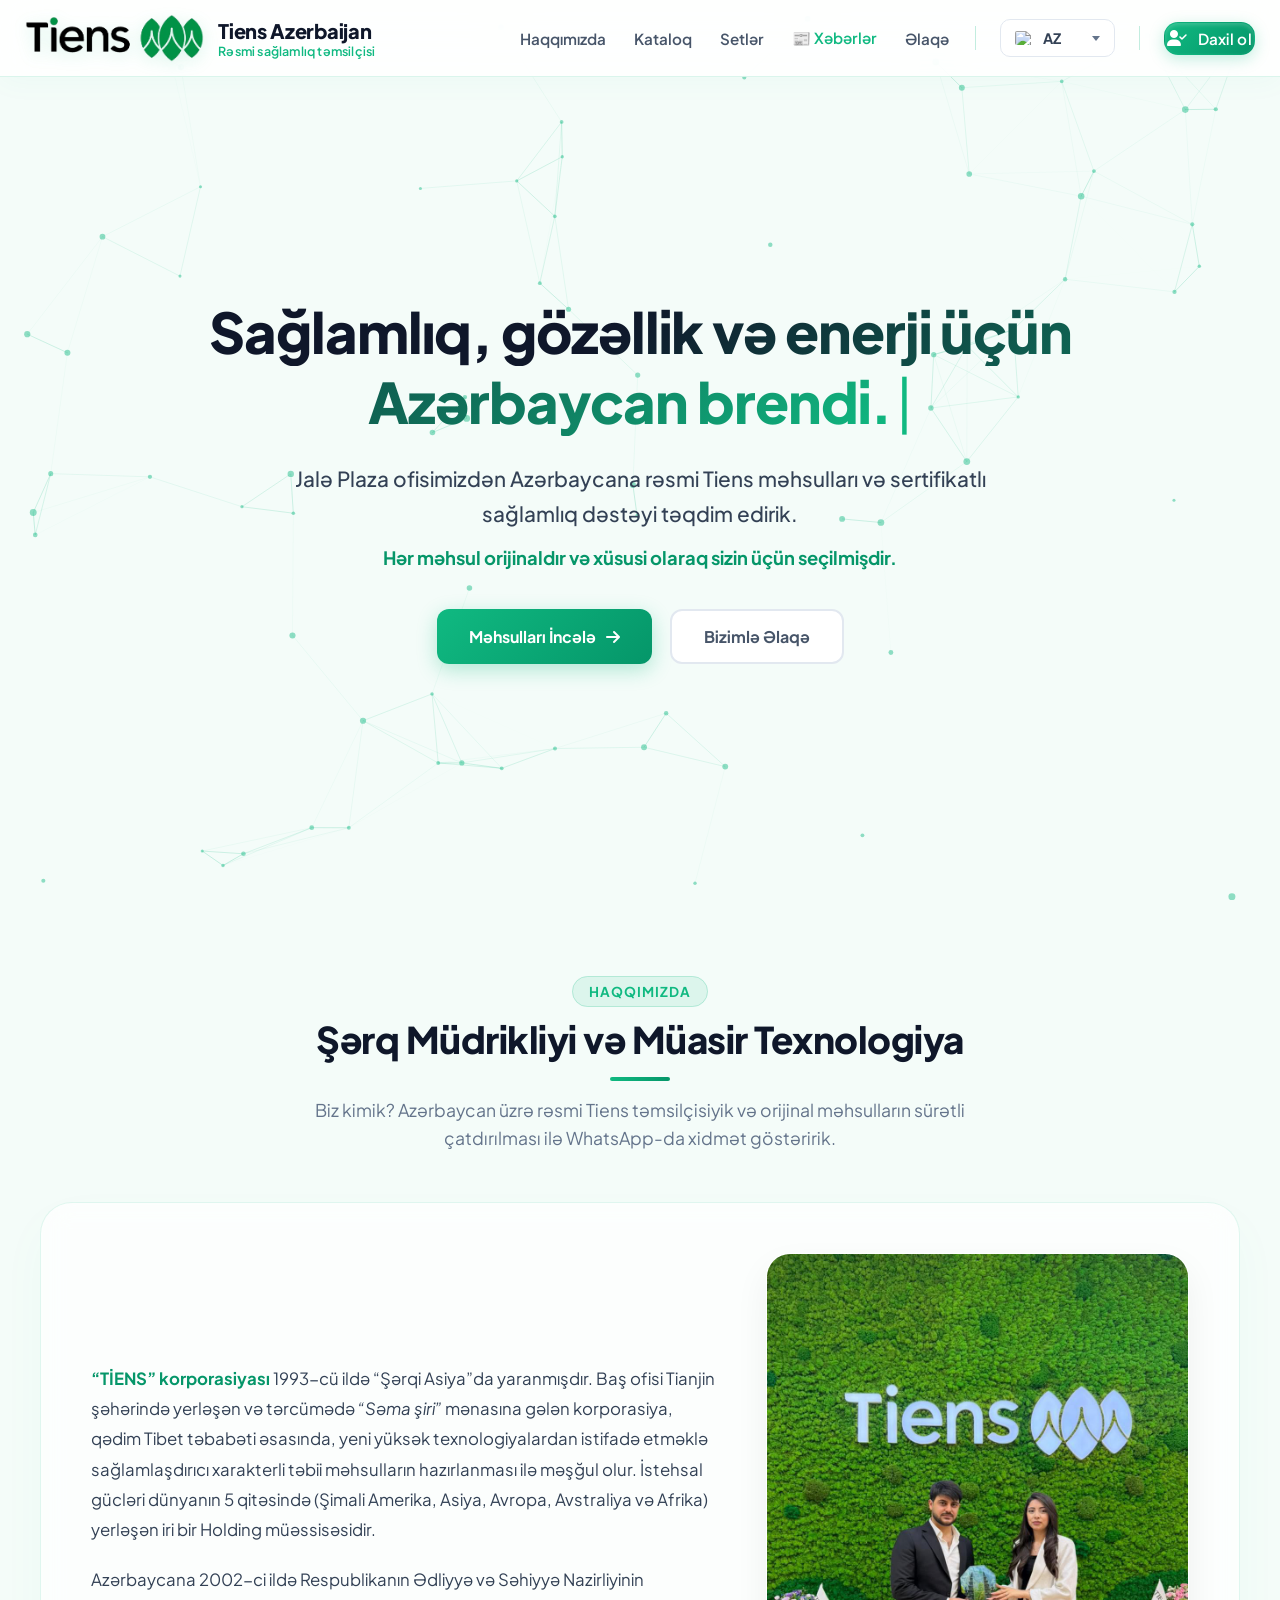
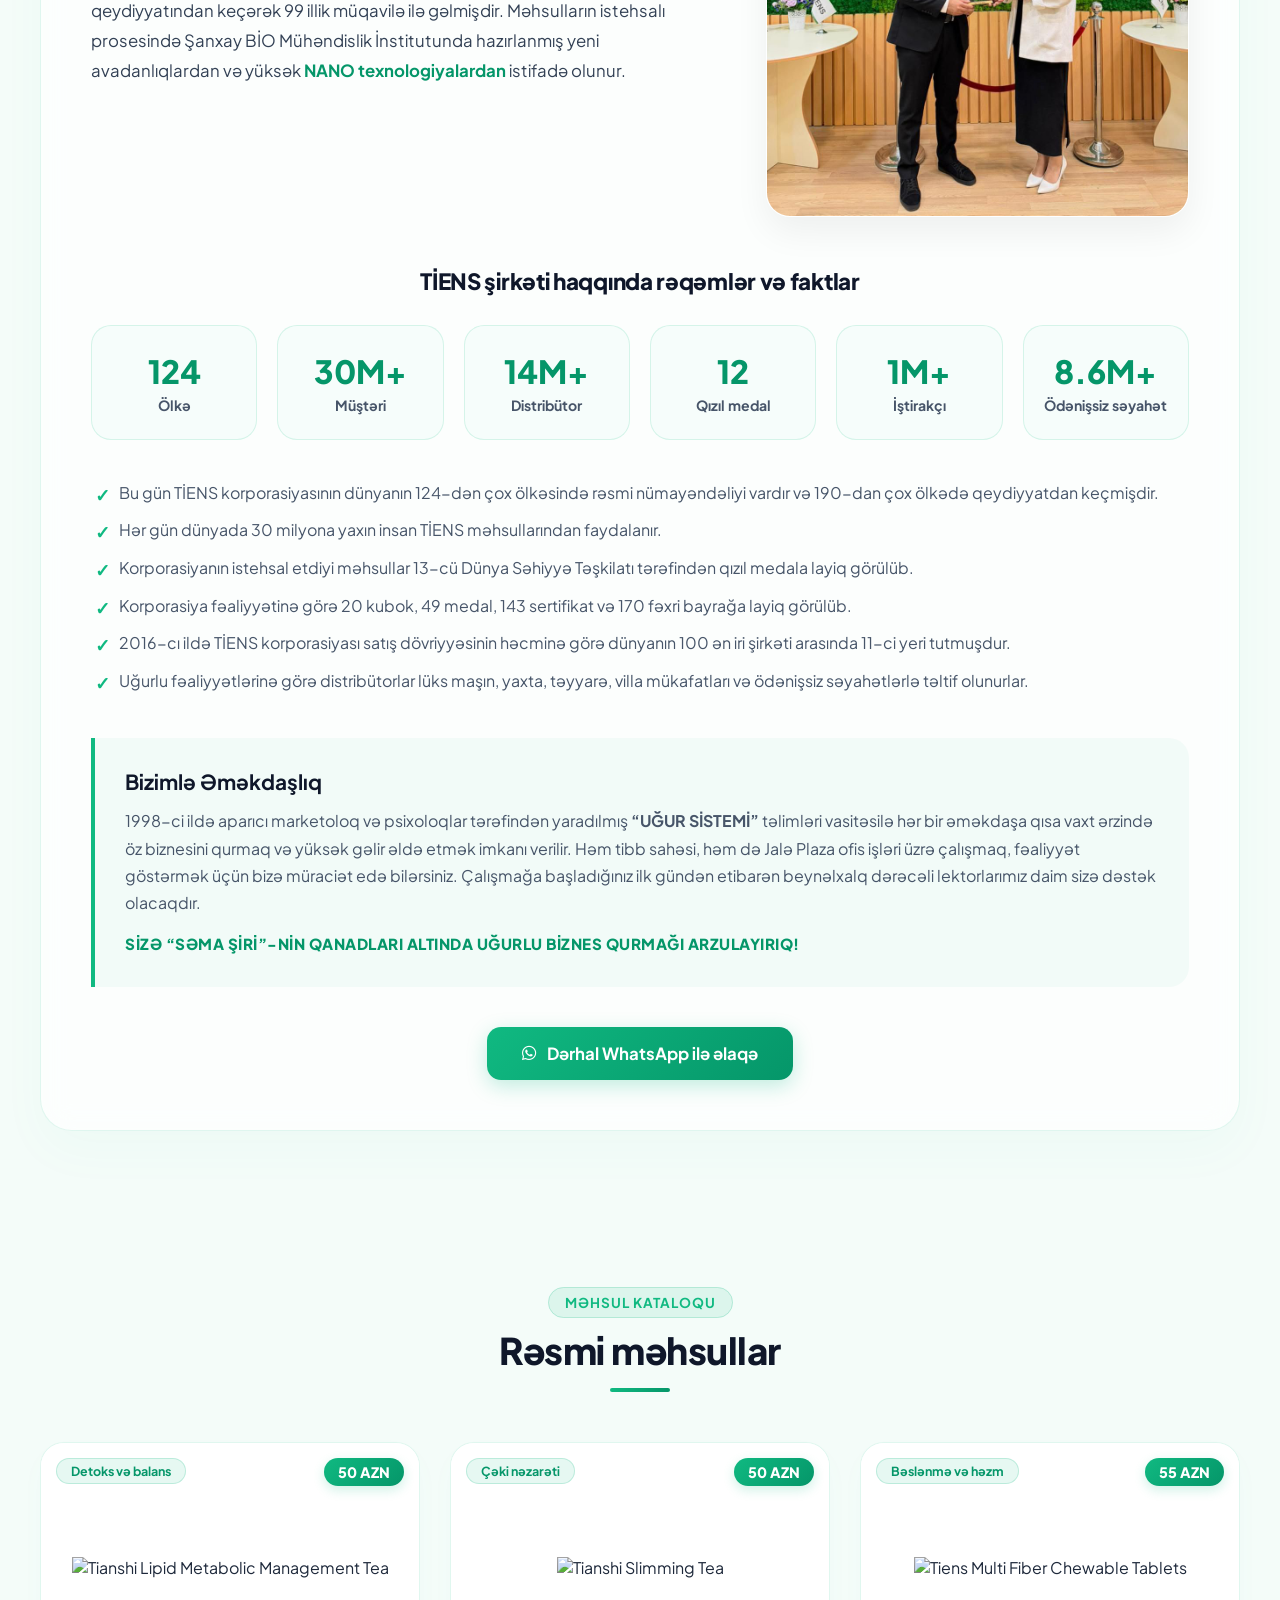
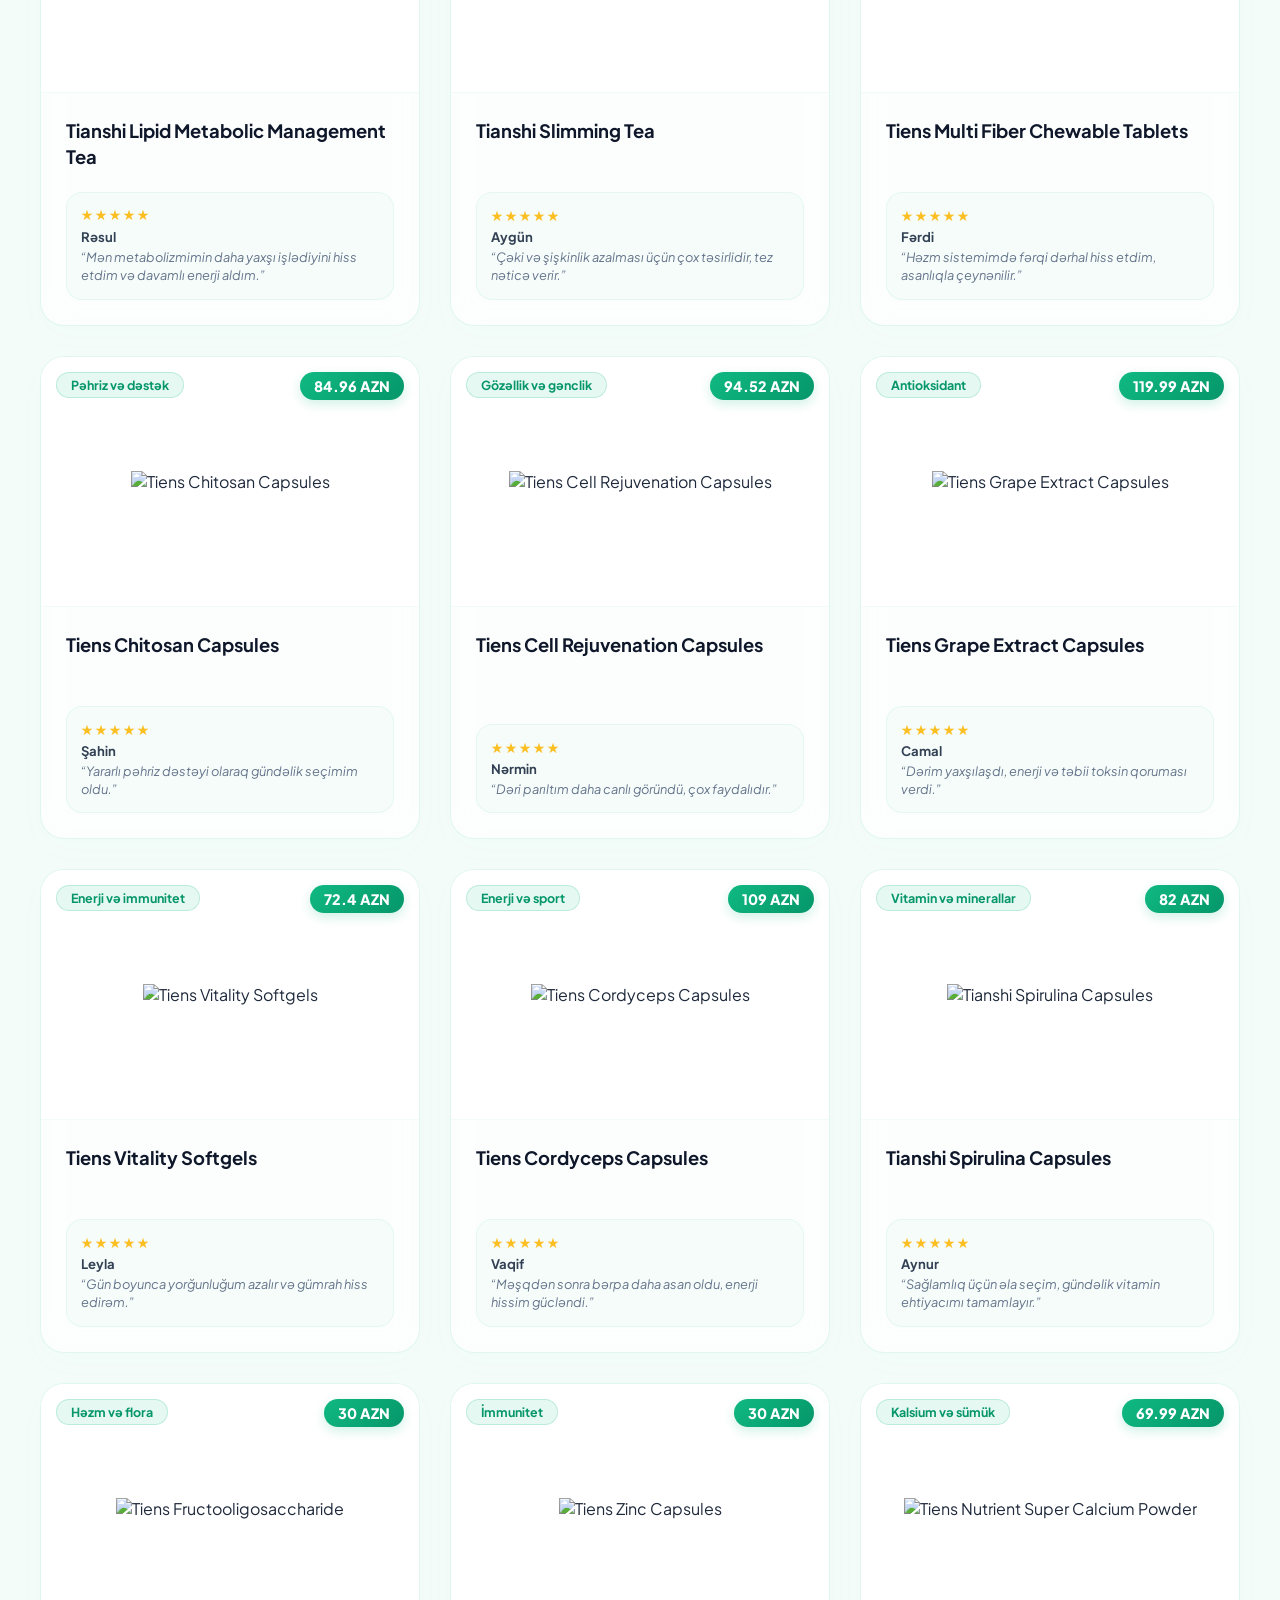
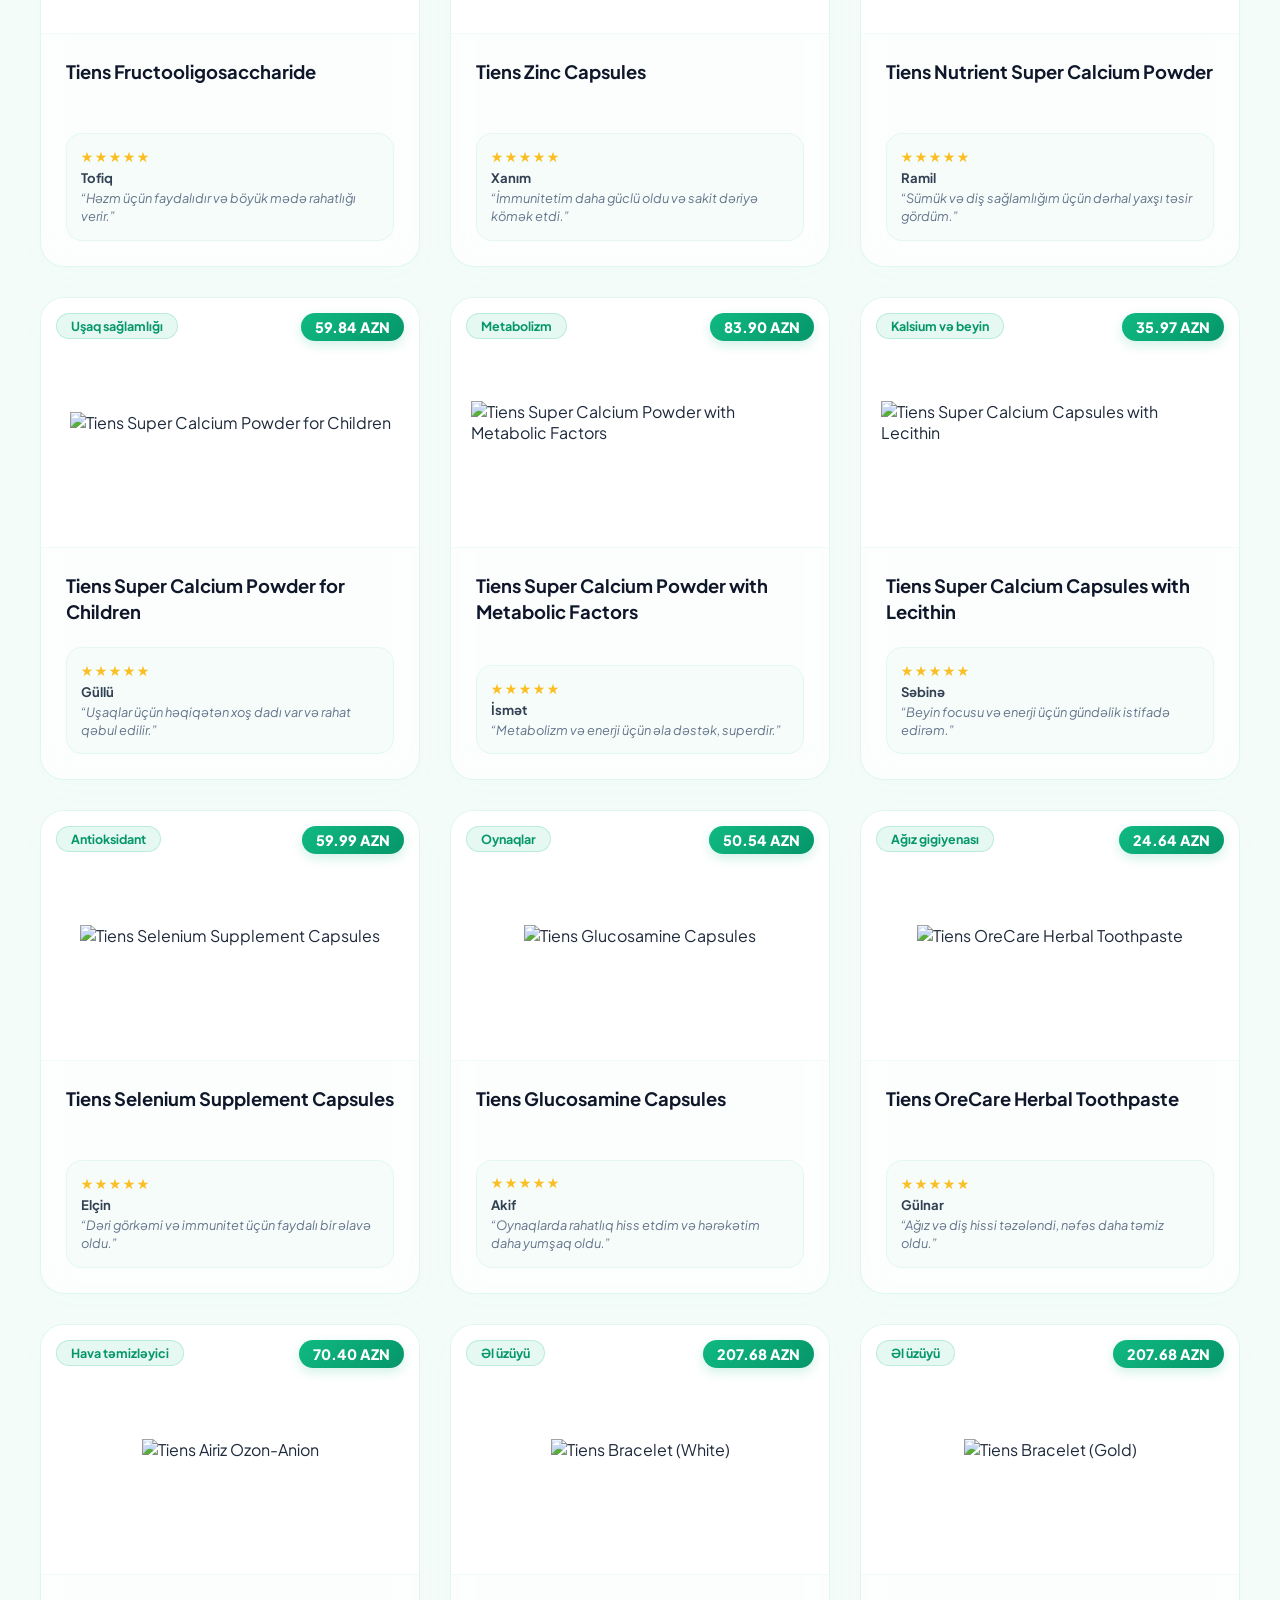
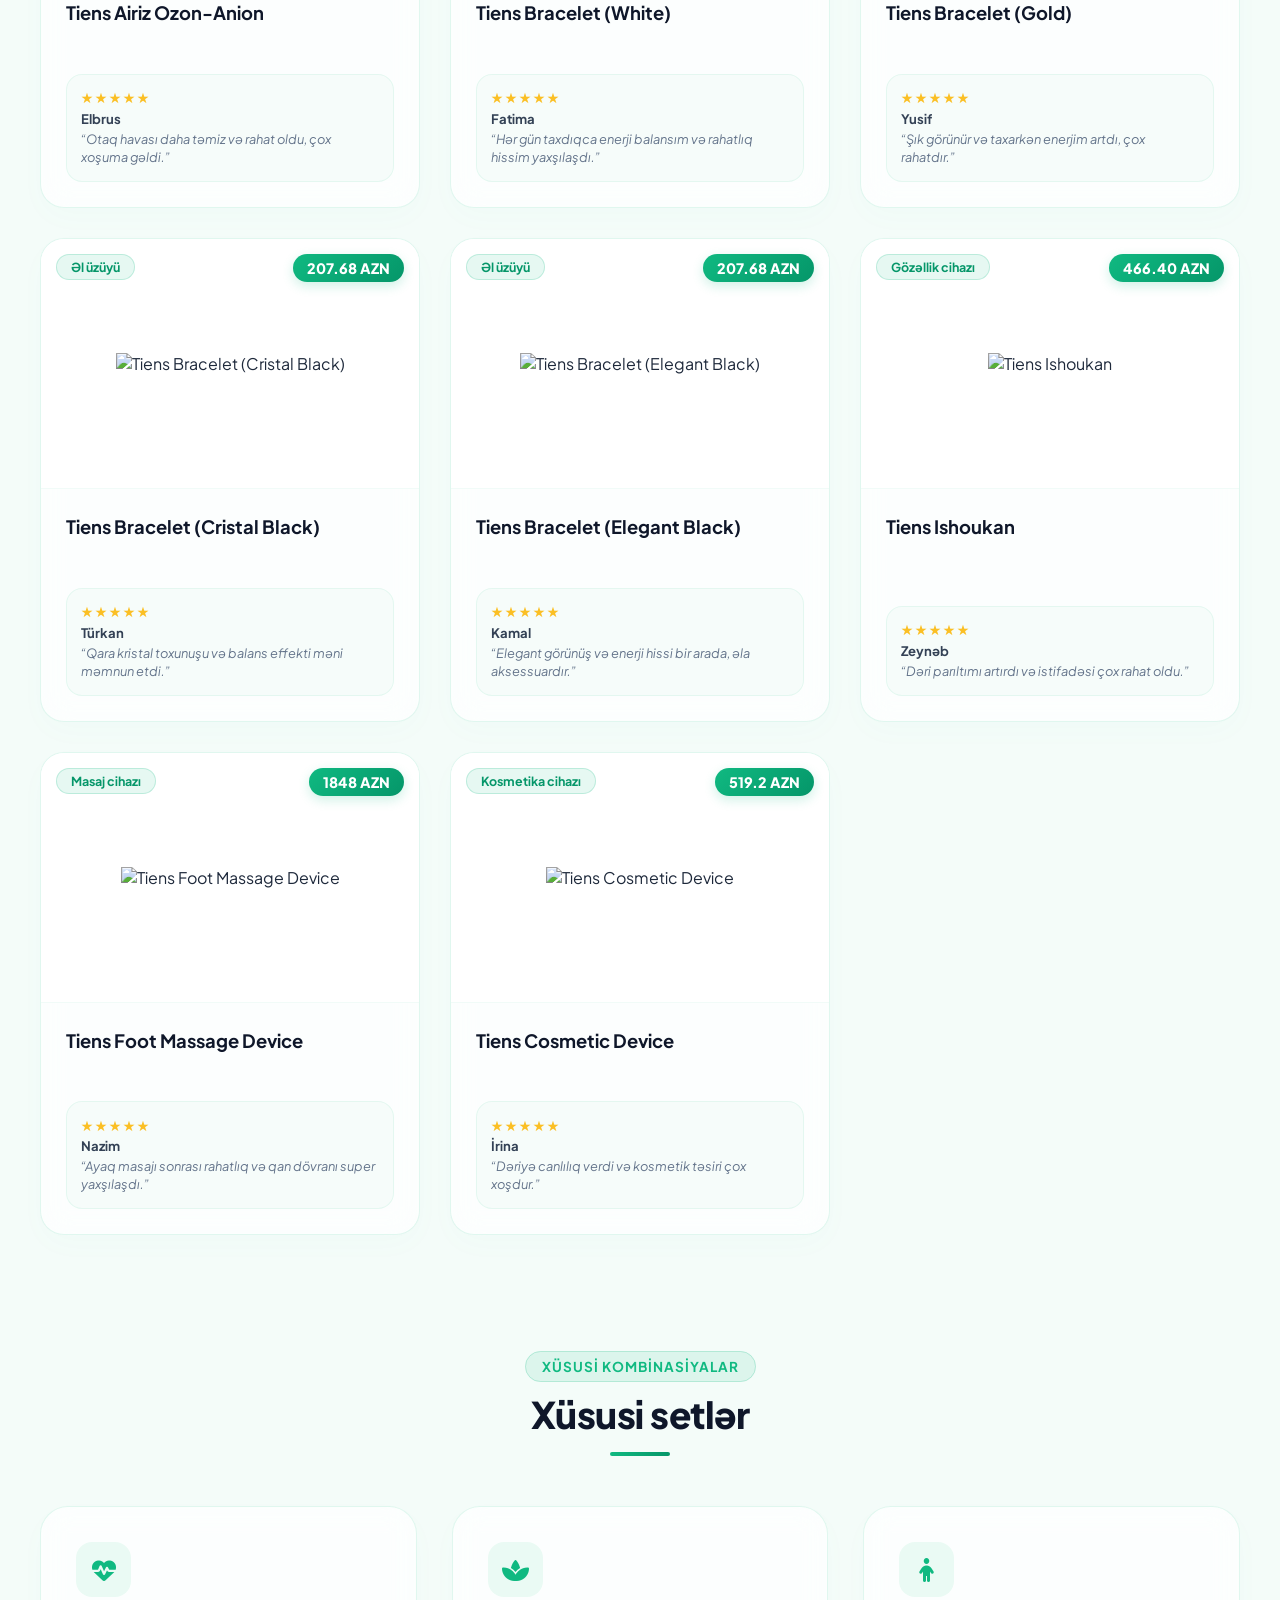
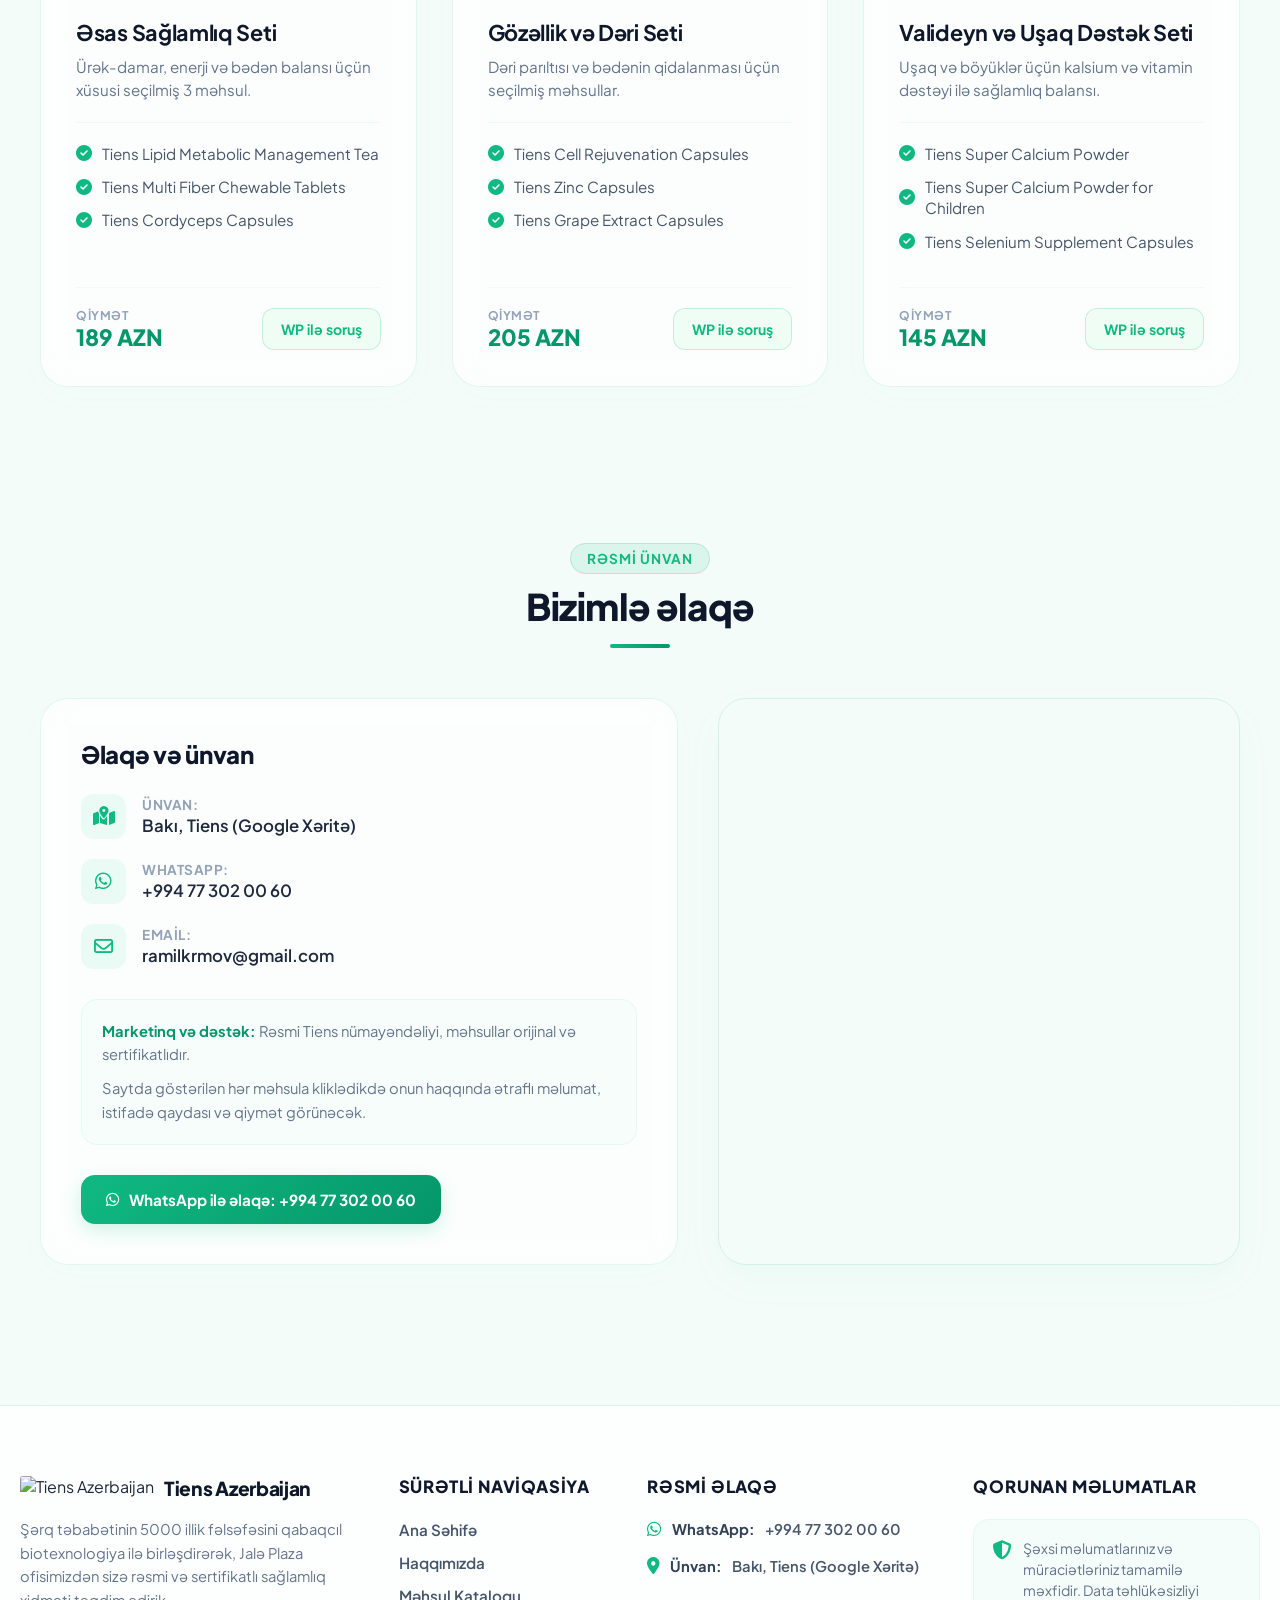
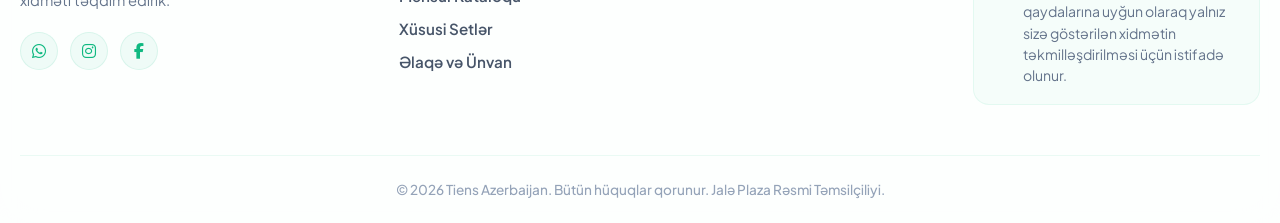
==== index.html @ 9471c19d "first commit" ====
<!doctype html>
<html lang="az">
  <head>
    <meta charset="UTF-8" />
    <meta name="viewport" content="width=device-width, initial-scale=1.0" />
    <title>Tiens Azerbaijan - Rəsmi Təmsilçi</title>
    <!-- İkonlar üçün FontAwesome -->
    <link
      rel="stylesheet"
      href="https://cdnjs.cloudflare.com/ajax/libs/font-awesome/6.4.0/css/all.min.css"
    />
    <!-- Premium Google Fonts -->
    <link
      href="https://fonts.googleapis.com/css2?family=Plus+Jakarta+Sans:wght@300;400;500;600;700;800&display=swap"
      rel="stylesheet"
    />
    <link rel="stylesheet" href="./src/css/style.css" />
  </head>
  <body>
    <!-- ── ULTRA-MODERN HEADER ── -->
    <header id="mainHeader">
      <div class="nav-inner">
        <!-- Loqo hissəsi -->
        <a class="brand" href="#home">
          <img src="./src/img/logo.png" alt="Tiens Logo" />
          <div class="brand-text">
            <span class="brand-title">Tiens Azerbaijan</span>
            <span class="brand-sub">Rəsmi sağlamlıq təmsilçisi</span>
          </div>
        </a>

        <!-- Professional Naviqasiya -->
        <nav class="main-nav" id="mainNav">
          <a href="#about">Haqqımızda</a>
          <a href="#products">Kataloq</a>
          <a href="#sets">Setlər</a>
          <a href="./news.html" class="nav-news-link">📰 Xəbərlər</a>
          <a href="#contact">Əlaqə</a>

          <div class="nav-divider"></div>

          <!-- PEŞƏKAR BAYRAQLI DİL SEÇİMİ -->
          <div class="custom-select-wrapper">
            <div class="custom-select" id="langSelect">
              <div class="custom-select-trigger" id="langTrigger">
                <img
                  src="https://flagcdn.com/w20/az.png"
                  alt="AZ"
                  class="flag-icon"
                />
                <span>AZ</span>
                <div class="arrow"></div>
              </div>
              <div class="custom-options">
                <span class="custom-option selected" data-value="az">
                  <img
                    src="https://flagcdn.com/w20/az.png"
                    alt="AZ"
                    class="flag-icon"
                  />
                  Azərbaycan
                </span>
                <span class="custom-option" data-value="tr">
                  <img
                    src="https://flagcdn.com/w20/tr.png"
                    alt="TR"
                    class="flag-icon"
                  />
                  Türkçe
                </span>
                <span class="custom-option" data-value="en">
                  <img
                    src="https://flagcdn.com/w20/gb.png"
                    alt="EN"
                    class="flag-icon"
                  />
                  English
                </span>
                <span class="custom-option" data-value="ru">
                  <img
                    src="https://flagcdn.com/w20/ru.png"
                    alt="RU"
                    class="flag-icon"
                  />
                  Русский
                </span>
              </div>
            </div>
          </div>

          <div class="nav-divider"></div>

        <div class="nav-actions">
  <!-- Yalnız Müştəri Girişi -->
  <a href="customer-login.html" class="btn-login-premium">
    <div class="btn-shine"></div>
    <i class="fas fa-user-check"></i> <span>Daxil ol</span>
  </a>
</div>
        </nav>

        <!-- Yenilənmiş Animasiyalı Hamburger Düyməsi -->
        <button class="hamburger" id="hamburger" aria-label="Menü">
          <span class="line-1"></span>
          <span class="line-2"></span>
          <span class="line-3"></span>
        </button>
      </div>
    </header>

    <!-- ── PREMIUM HERO SECTION ── -->
    <section class="hero-section" id="home">
      <div class="hero-content">
        <!-- Typewriter Başlıq -->
        <h1 class="typewriter-text">
          <span id="typewriter"></span><span class="cursor">|</span>
        </h1>

        <!-- Fade-in Scroll Animasiyalı Alt Mətn -->
        <div class="fade-in-box">
          <p class="hero-desc">
            Jalə Plaza ofisimizdən Azərbaycana rəsmi Tiens məhsulları və
            sertifikatlı sağlamlıq dəstəyi təqdim edirik.
          </p>
          <p class="hero-subdesc">
            Hər məhsul orijinaldır və xüsusi olaraq sizin üçün seçilmişdir.
          </p>
        </div>

        <!-- Professional Düymələr -->
        <div class="hero-buttons">
          <a href="#products" class="btn-primary"
            >Məhsulları İncələ <i class="fas fa-arrow-right"></i
          ></a>
          <a href="#contact" class="btn-secondary">Bizimlə Əlaqə</a>
        </div>
      </div>
    </section>

    <section id="about" class="about-section">
      <div class="about-container">
        <div class="section-title-box">
          <span class="section-badge" data-translate="about_title"
            >Haqqımızda</span
          >
          <h2 class="section-main-title">
            Şərq Müdrikliyi və Müasir Texnologiya
          </h2>
          <div class="title-underline"></div>
          <p class="section-subtitle" data-translate="about_subtitle">
            Biz kimik? Azərbaycan üzrə rəsmi Tiens təmsilçisiyik və orijinal
            məhsulların sürətli çatdırılması ilə WhatsApp-da xidmət göstəririk.
          </p>
        </div>

        <div class="about-main-card">
          <div class="about-grid">
            <div class="about-copy">
              <p>
                <strong>“TİENS” korporasiyası</strong> 1993-cü ildə “Şərqi
                Asiya”da yaranmışdır. Baş ofisi Tianjin şəhərində yerləşən və
                tərcümədə <em>“Səma şiri”</em> mənasına gələn korporasiya, qədim
                Tibet təbabəti əsasında, yeni yüksək texnologiyalardan istifadə
                etməklə sağlamlaşdırıcı xarakterli təbii məhsulların
                hazırlanması ilə məşğul olur. İstehsal gücləri dünyanın 5
                qitəsində (Şimali Amerika, Asiya, Avropa, Avstraliya və Afrika)
                yerləşən iri bir Holding müəssisəsidir.
              </p>
              <p>
                Azərbaycana 2002-ci ildə Respublikanın Ədliyyə və Səhiyyə
                Nazirliyinin qeydiyyatından keçərək 99 illik müqavilə ilə
                gəlmişdir. Məhsulların istehsalı prosesində Şanxay BİO
                Mühəndislik İnstitutunda hazırlanmış yeni avadanlıqlardan və
                yüksək <strong>NANO texnologiyalardan</strong> istifadə olunur.
              </p>
            </div>
            <div class="about-visual">
              <div class="about-img-frame">
                <img
                  class="about-image"
                  src="./src/img/about-section.jpeg"
                  alt="Tiens haqqında"
                />
                <div class="frame-glass-overlay"></div>
              </div>
            </div>
          </div>

          <h3 class="stats-heading" data-translate="about_stats">
            TİENS şirkəti haqqında rəqəmlər və faktlar
          </h3>

          <div class="stats-grid">
            <div class="stat-luxury-card">
              <span class="stat-number" data-target="124">0</span>
              <p data-translate="stat_countries">Ölkə</p>
            </div>
            <div class="stat-luxury-card">
              <span class="stat-number" data-target="30" data-suffix="M+"
                >0</span
              >
              <p data-translate="stat_customers">Müştəri</p>
            </div>
            <div class="stat-luxury-card">
              <span class="stat-number" data-target="14" data-suffix="M+"
                >0</span
              >
              <p data-translate="stat_distributors">Distribütor</p>
            </div>
            <div class="stat-luxury-card">
              <span class="stat-number" data-target="13">0</span>
              <p data-translate="stat_medals">Qızıl medal</p>
            </div>
            <div class="stat-luxury-card">
              <span class="stat-number" data-target="1" data-suffix="M+"
                >0</span
              >
              <p data-translate="stat_participants">İştirakçı</p>
            </div>
            <div class="stat-luxury-card">
              <span class="stat-number" data-target="8.7" data-suffix="M+"
                >0</span
              >
              <p data-translate="stat_travels">Ödənişsiz səyahət</p>
            </div>
          </div>

          <ul class="fact-luxury-list">
            <li>
              Bu gün TİENS korporasiyasının dünyanın 124-dən çox ölkəsində rəsmi
              nümayəndəliyi vardır və 190-dan çox ölkədə qeydiyyatdan keçmişdir.
            </li>
            <li>
              Hər gün dünyada 30 milyona yaxın insan TİENS məhsullarından
              faydalanır.
            </li>
            <li>
              Korporasiyanın istehsal etdiyi məhsullar 13-cü Dünya Səhiyyə
              Təşkilatı tərəfindən qızıl medala layiq görülüb.
            </li>
            <li>
              Korporasiya fəaliyyətinə görə 20 kubok, 49 medal, 143 sertifikat
              və 170 fəxri bayrağa layiq görülüb.
            </li>
            <li>
              2016-cı ildə TİENS korporasiyası satış dövriyyəsinin həcminə görə
              dünyanın 100 ən iri şirkəti arasında 11-ci yeri tutmuşdur.
            </li>
            <li>
              Uğurlu fəaliyyətlərinə görə distribütorlar lüks maşın, yaxta,
              təyyarə, villa mükafatları və ödənişsiz səyahətlərlə təltif
              olunurlar.
            </li>
          </ul>

          <div class="cooperation-box">
            <h3>Bizimlə Əməkdaşlıq</h3>
            <p>
              1998-ci ildə aparıcı marketoloq və psixoloqlar tərəfindən
              yaradılmış <strong>“UĞUR SİSTEMİ”</strong> təlimləri vasitəsilə
              hər bir əməkdaşa qısa vaxt ərzində öz biznesini qurmaq və yüksək
              gəlir əldə etmək imkanı verilir. Həm tibb sahəsi, həm də Jalə
              Plaza ofis işləri üzrə çalışmaq, fəaliyyət göstərmək üçün bizə
              müraciət edə bilərsiniz. Çalışmağa başladığınız ilk gündən
              etibarən beynəlxalq dərəcəli lektorlarımız daim sizə dəstək
              olacaqdır.
            </p>
            <p class="motto-text">
              SİZƏ “SƏMA ŞİRİ”-NİN QANADLARI ALTINDA UĞURLU BİZNES QURMAĞI
              ARZULAYIRIQ!
            </p>
          </div>

          <div class="about-cta-container">
            <a
              class="btn-about-whatsapp"
              href="https://wa.me/994773020060?text=Salam,%20Sizə%20%22Səma%20Şiri%22-nin%20qanadları%20altında%20uğurlu%20biznes%20qurmaq%20istəyirəm.%20Mənimlə%20WhatsApp-da%20derhal%20əlavə%20məlumat%20alada%20bilərsiz."
              target="_blank"
            >
              <i class="fab fa-whatsapp"></i> Dərhal WhatsApp ilə əlaqə
            </a>
          </div>
        </div>
      </div>
    </section>

    <section id="products" class="products-section">
      <div class="products-container">
        <div class="section-title-box">
          <span class="section-badge">Məhsul Kataloqu</span>
          <h2 class="section-main-title" data-translate="products_title">
            Rəsmi məhsullar
          </h2>
          <div class="title-underline"></div>
        </div>

        <div class="product-grid" id="productGrid"></div>
      </div>
    </section>

<!-- ── PREMIUM SETS SECTION (XÜSUSİ SETLƏR) ── -->
    <section id="sets" class="sets-section">
      <div class="sets-container">
        
        <!-- Premium Yenilənmiş Bölmə Başlığı -->
        <div class="section-title-box">
          <span class="section-badge">Xüsusi Kombinasiyalar</span>
          <h2 class="section-main-title" data-translate="sets_title">Xüsusi setlər</h2>
          <div class="title-underline"></div>
        </div>

        <!-- Setlər Şəbəkəsi -->
        <div class="set-grid">
          
          <!-- SET 1: Əsas Sağlamlıq Seti -->
          <article class="set-luxury-card">
            <div class="set-icon-header">
              <i class="fas fa-heartbeat"></i>
            </div>
            <h3 data-translate="health_set">Əsas Sağlamlıq Seti</h3>
            <p data-translate="health_desc">
              Ürək-damar, enerji və bədən balansı üçün xüsusi seçilmiş 3 məhsul.
            </p>
            <div class="set-divider"></div>
            <ul>
              <li><i class="fas fa-check-circle"></i> Tiens Lipid Metabolic Management Tea</li>
              <li><i class="fas fa-check-circle"></i> Tiens Multi Fiber Chewable Tablets</li>
              <li><i class="fas fa-check-circle"></i> Tiens Cordyceps Capsules</li>
            </ul>
            <div class="set-footer">
              <div class="set-price-box">
                <span class="set-price-label" data-translate="price">Qiymət</span>
                <span class="set-price-value">189 AZN</span>
              </div>
              <a href="https://wa.me/994773020060?text=Salam,%20Əsas%20Sağlamlıq%20seti%20barədə%20məlumat%20almaq%20və%20sifariş%20etmək%20istəyirəm." target="_blank" class="btn-set-whatsapp" data-translate="ask_wp">
                WP ilə soruş <i class="fab fa-whatsapp"></i>
              </a>
            </div>
          </article>

          <!-- SET 2: Gözəllik və Dəri Seti -->
          <article class="set-luxury-card">
            <div class="set-icon-header">
              <i class="fas fa-spa"></i>
            </div>
            <h3 data-translate="beauty_set">Gözəllik və Dəri Seti</h3>
            <p data-translate="beauty_desc">
              Dəri parıltısı və bədənin qidalanması üçün seçilmiş məhsullar.
            </p>
            <div class="set-divider"></div>
            <ul>
              <li><i class="fas fa-check-circle"></i> Tiens Cell Rejuvenation Capsules</li>
              <li><i class="fas fa-check-circle"></i> Tiens Zinc Capsules</li>
              <li><i class="fas fa-check-circle"></i> Tiens Grape Extract Capsules</li>
            </ul>
            <div class="set-footer">
              <div class="set-price-box">
                <span class="set-price-label" data-translate="price">Qiymət</span>
                <span class="set-price-value">205 AZN</span>
              </div>
              <a href="https://wa.me/994773020060?text=Salam,%20Gözəllik%20və%20Dəri%20seti%20barədə%20məlumat%20almaq%20və%20sifariş%20etmək%20istəyirəm." target="_blank" class="btn-set-whatsapp" data-translate="ask_wp">
                WP ilə soruş <i class="fab fa-whatsapp"></i>
              </a>
            </div>
          </article>

          <!-- SET 3: Valideyn və Uşaq Dəstək Seti -->
          <article class="set-luxury-card">
            <div class="set-icon-header">
              <i class="fas fa-child"></i>
            </div>
            <h3 data-translate="parent_set">Valideyn və Uşaq Dəstək Seti</h3>
            <p data-translate="parent_desc">
              Uşaq və böyüklər üçün kalsium və vitamin dəstəyi ilə sağlamlıq balansı.
            </p>
            <div class="set-divider"></div>
            <ul>
              <li><i class="fas fa-check-circle"></i> Tiens Super Calcium Powder</li>
              <li><i class="fas fa-check-circle"></i> Tiens Super Calcium Powder for Children</li>
              <li><i class="fas fa-check-circle"></i> Tiens Selenium Supplement Capsules</li>
            </ul>
            <div class="set-footer">
              <div class="set-price-box">
                <span class="set-price-label" data-translate="price">Qiymət</span>
                <span class="set-price-value">145 AZN</span>
              </div>
              <a href="https://wa.me/994773020060?text=Salam,%20Valideyn%20və%20Uşaq%20Dəstək%20seti%20barədə%20məlumat%20almaq%20və%20sifariş%20etmək%20istəyirəm." target="_blank" class="btn-set-whatsapp" data-translate="ask_wp">
                WP ilə soruş <i class="fab fa-whatsapp"></i>
              </a>
            </div>
          </article>

        </div>
      </div>
    </section>
<section id="contact" class="contact-section">
  <div class="contact-container">
    
    <div class="section-title-box">
      <span class="section-badge">Rəsmi Ünvan</span>
      <h2 class="section-main-title" data-translate="contact_title">Bizimlə əlaqə</h2>
      <div class="title-underline"></div>
    </div>

    <div class="contact-grid-layout">
      <div class="contact-luxury-card">
        <h2>Əlaqə və ünvan</h2>
        
        <div class="contact-info-list">
          <div class="contact-item">
            <div class="contact-icon"><i class="fas fa-map-marked-alt"></i></div>
            <div class="contact-text">
              <strong>Ünvan:</strong>
              <a href="https://www.google.com/maps/place/Tiens/@40.380411,49.8427048,17.78z/data=!4m6!3m5!1s0x40307d003a703ae3:0xe9f02660a61151b6!8m2!3d40.3803701!4d49.8426556!16s%2Fg%2F11y2fjwmmc" target="_blank">Bakı, Tiens (Google Xəritə)</a>
            </div>
          </div>

          <div class="contact-item">
            <div class="contact-icon"><i class="fab fa-whatsapp"></i></div>
            <div class="contact-text">
              <strong>WhatsApp:</strong>
              <a href="https://wa.me/994773020060?text=Salam,%20Tiens%20məhsulları%20barədə%20məlumat%20almaq%20istəyirəm">+994 77 302 00 60</a>
            </div>
          </div>

          <div class="contact-item">
            <div class="contact-icon"><i class="far fa-envelope"></i></div>
            <div class="contact-text">
              <strong>Email:</strong>
              <a href="mailto:ramilkrmov@gmail.com">ramilkrmov@gmail.com</a>
            </div>
          </div>
        </div>

        <div class="contact-note-box">
          <p>
            <strong>Marketinq və dəstək:</strong> Rəsmi Tiens nümayəndəliyi,
            məhsullar orijinal və sertifikatlıdır.
          </p>
          <p>
            Saytda göstərilən hər məhsula kliklədikdə onun haqqında ətraflı
            məlumat, istifadə qaydası və qiymət görünəcək.
          </p>
        </div>

        <div class="contact-cta-wrapper">
          <a class="btn-contact-whatsapp" href="https://wa.me/994773020060?text=Salam,%20məhsullar%20barədə%20müşahidə%20etmək%20istəyirəm." target="_blank">
            <i class="fab fa-whatsapp"></i> WhatsApp ilə əlaqə: +994 77 302 00 60
          </a>
        </div>
      </div>

      <div class="map-luxury-frame">
        <iframe
          src="https://www.google.com/maps?q=40.3803701,49.8426556&z=17&output=embed"
          loading="lazy"
          allowfullscreen=""
          referrerpolicy="no-referrer-when-downgrade"
        ></iframe>
      </div>
    </div>

  </div>
</section>

<!-- ── PREMIUM FOOTER SECTION ── -->
<footer class="main-luxury-footer">
  <div class="footer-container">
    
    <div class="footer-grid-layout">
      <!-- Brend və Missiya Sahəsi -->
      <div class="footer-brand-column">
        <div class="footer-logo">
          <img src="https://flagcdn.com/w40/az.png" class="footer-flag" alt="Tiens Azerbaijan" />
          <span class="footer-brand-title">Tiens Azerbaijan</span>
        </div>
        <p class="footer-brand-desc">
          Şərq təbabətinin 5000 illik fəlsəfəsini qabaqcıl biotexnologiya ilə birləşdirərək, Jalə Plaza ofisimizdən sizə rəsmi və sertifikatlı sağlamlıq xidməti təqdim edirik.
        </p>
        <div class="footer-social-links">
          <a href="https://wa.me/994773020060" target="_blank" aria-label="WhatsApp"><i class="fab fa-whatsapp"></i></a>
          <a href="#" aria-label="Instagram"><i class="fab fa-instagram"></i></a>
          <a href="#" aria-label="Facebook"><i class="fab fa-facebook-f"></i></a>
        </div>
      </div>

      <!-- Sürətli Keçidlər -->
      <div class="footer-links-column">
        <h3>Sürətli Naviqasiya</h3>
        <ul class="footer-nav-list">
          <li><a href="#home">Ana Səhifə</a></li>
          <li><a href="#about">Haqqımızda</a></li>
          <li><a href="#products">Məhsul Kataloqu</a></li>
          <li><a href="#sets">Xüsusi Setlər</a></li>
          <li><a href="#contact">Əlaqə və Ünvan</a></li>
        </ul>
      </div>

      <!-- Əlaqə və Ünvan Məlumatları -->
      <div class="footer-contact-column">
        <h3>Rəsmi Əlaqə</h3>
        <div class="footer-contact-items">
          <p>
            <i class="fab fa-whatsapp"></i>
            <strong>WhatsApp:</strong>
            <a href="https://wa.me/994773020060?text=Salam,%20Tiens%20saytı%20barədə%20suallarım%20var.">+994 77 302 00 60</a>
          </p>
          <p>
            <i class="fas fa-map-marker-alt"></i>
            <strong>Ünvan:</strong>
            <a href="https://www.google.com/maps/place/Tiens/@40.380411,49.8427048,17.78z/data=!4m6!3m5!1s0x40307d003a703ae3:0xe9f02660a61151b6!8m2!3d40.3803701!4d49.8426556!16s%2Fg%2F11y2fjwmmc" target="_blank">Bakı, Tiens (Google Xəritə)</a>
          </p>
        </div>
      </div>

      <!-- Məxfilik və Təhlükəsizlik Sahəsi -->
      <div class="footer-security-column">
        <h3>Qorunan məlumatlar</h3>
        <div class="security-box">
          <i class="fas fa-shield-alt security-icon"></i>
          <p>
            Şəxsi məlumatlarınız və müraciətləriniz tamamilə məxfidir. Data təhlükəsizliyi qaydalarına uyğun olaraq yalnız sizə göstərilən xidmətin təkmilləşdirilməsi üçün istifadə olunur.
          </p>
        </div>
      </div>
    </div>

    <!-- Alt Müəllif Hüquqları Şeridi -->
    <div class="footer-bottom-bar">
      <p>&copy; 2026 Tiens Azerbaijan. Bütün hüquqlar qorunur. Jalə Plaza Rəsmi Təmsilçiliyi.</p>
    </div>

  </div>
</footer>

    <div class="modal-overlay" id="productModal">
      <div class="modal-card">
        <button class="modal-close-btn" id="closeModal">&times;</button>

        <div class="modal-left">
          <img src="" id="modalImage" alt="Məhsul Şəkli" />
        </div>

        <div class="modal-right">
          <span class="modal-cat" id="modalCategory">Kateqoriya</span>
          <h2 id="modalTitle">Məhsulun Adı</h2>

          <div class="modal-meta">
            <div class="modal-price-box">
              <span class="p-val" id="modalPrice">0.00 AZN</span>
            </div>
          </div>

          <div class="modal-scroll-area">
            <div>
              <span class="section-subheading">Təsvir</span>
              <p id="modalDescription">Məhsul haqqında geniş məlumat...</p>
            </div>
            <div style="margin-top: 10px">
              <span class="section-subheading">Tərkib</span>
              <p id="modalComposition">Məhsulun tərkibi...</p>
            </div>
            <div style="margin-top: 10px">
              <span class="section-subheading">Faydaları</span>
              <ul id="modalBenefitsList"></ul>
            </div>
            <div style="margin-top: 10px">
              <span class="section-subheading">İstifadə Qaydası</span>
              <p id="modalUsage">Məhsulun istifadə qaydası...</p>
            </div>
          </div>

          <a
            href="#"
            target="_blank"
            class="btn-modal-whatsapp"
            id="modalWhatsapp"
          >
            WhatsApp ilə Sifariş Et <i class="fab fa-whatsapp"></i>
          </a>
        </div>
      </div>
    </div>

    <!-- SPIDER WEB CANVAS (Arxa planda problemsiz işləməsi üçün bura yerləşdirildi) -->
    <canvas id="spiderWebCanvas"></canvas>

    <script src="./src/js/script.js"></script>
  </body>
</html>
---- src/css/style.css ----
/* ── MÜASİR EKOLOGİK-LÜKS AYARLAR ── */
* {
  margin: 0;
  padding: 0;
  box-sizing: border-box;
  font-family: "Plus Jakarta Sans", sans-serif;
  scroll-behavior: smooth;
}

body {
  background-color: #f4fcf9;
  color: #1e293b;
  overflow-x: hidden;
  position: relative;
}

/* ── SPIDER WEB CANVAS (KÖKLÜ DƏYİŞİKLİK) ── */
#spiderWebCanvas {
  position: fixed;
  top: 0;
  left: 0;
  width: 100vw;
  height: 100vh;
  z-index: -1; /* Digər bütün elementlərin mutləq şəkildə arxasında qalır */
  pointer-events: none;
  display: block;
}

/* ── PROFESSIONAL NAVBAR ── */
#mainHeader {
  position: fixed;
  top: 0;
  left: 0;
  width: 100%;
  background: rgba(255, 255, 255, 0.85);
  backdrop-filter: blur(20px);
  -webkit-backdrop-filter: blur(20px);
  border-bottom: 1px solid rgba(16, 185, 129, 0.15);
  z-index: 1000;
  box-shadow: 0 4px 30px rgba(16, 185, 129, 0.04);
}

.nav-inner {
  max-width: 1350px;
  margin: 0 auto;
  padding: 14px 25px;
  display: flex;
  align-items: center;
  justify-content: space-between;
}

.brand {
  display: flex;
  align-items: center;
  text-decoration: none;
  gap: 14px;
}

.brand img {
  height: 48px;
  object-fit: contain;
  filter: drop-shadow(0 4px 8px rgba(16, 185, 129, 0.15));
}

.brand-text {
  display: flex;
  flex-direction: column;
}

.brand-title {
  color: #0f172a;
  font-weight: 800;
  font-size: 1.25rem;
  letter-spacing: -0.3px;
}

.brand-sub {
  color: #10b981;
  font-size: 0.78rem;
  font-weight: 600;
  letter-spacing: 0.2px;
}

/* Nav Linkləri */
.main-nav {
  display: flex;
  align-items: center;
  gap: 24px;
}

.main-nav a {
  color: #475569;
  text-decoration: none;
  font-size: 0.95rem;
  font-weight: 600;
  transition: all 0.3s ease;
  position: relative;
  padding: 6px 2px;
}

.main-nav a:hover,
.main-nav a.nav-news-link {
  color: #10b981;
}

.main-nav a::after {
  content: "";
  position: absolute;
  width: 0;
  height: 2.5px;
  bottom: 0;
  left: 0;
  background: linear-gradient(90deg, #10b981, #059669);
  border-radius: 5px;
  transition: width 0.3s cubic-bezier(0.4, 0, 0.2, 1);
}

.main-nav a:hover::after {
  width: 100%;
}

.nav-divider {
  width: 1px;
  height: 24px;
  background: rgba(16, 185, 129, 0.25);
}

/* DİL SEÇİMİ */
.custom-select-wrapper {
  position: relative;
  user-select: none;
}

.custom-select {
  position: relative;
  width: 115px;
}

.custom-select-trigger {
  display: flex;
  align-items: center;
  gap: 8px;
  padding: 9px 14px;
  font-size: 0.9rem;
  font-weight: 700;
  color: #334155;
  background: #ffffff;
  border: 1px solid #e2e8f0;
  border-radius: 10px;
  cursor: pointer;
  transition: all 0.25s ease;
}

.custom-select-trigger:hover {
  border-color: #10b981;
  background: #f0fdf4;
}

.custom-select-trigger .arrow {
  margin-left: auto;
  border-left: 4px solid transparent;
  border-right: 4px solid transparent;
  border-top: 5px solid #64748b;
  transition: transform 0.25s;
}

.custom-select.open .custom-select-trigger .arrow {
  transform: rotate(180deg);
}

.custom-options {
  position: absolute;
  top: 115%;
  left: 0;
  right: -30px;
  background: #ffffff;
  border: 1px solid #e2e8f0;
  border-radius: 10px;
  box-shadow: 0 12px 30px rgba(16, 185, 129, 0.08);
  opacity: 0;
  visibility: hidden;
  transform: translateY(-8px);
  transition: all 0.25s cubic-bezier(0.4, 0, 0.2, 1);
  z-index: 1001;
  padding: 4px;
}

.custom-select.open .custom-options {
  opacity: 1;
  visibility: visible;
  transform: translateY(0);
}

.custom-option {
  display: flex;
  align-items: center;
  gap: 10px;
  padding: 10px 12px;
  font-size: 0.88rem;
  color: #475569;
  font-weight: 500;
  cursor: pointer;
  border-radius: 6px;
  transition: all 0.2s;
}

.custom-option:hover {
  background: #f0fdf4;
  color: #10b981;
}

.custom-option.selected {
  color: #10b981;
  background: #e6fcf5;
  font-weight: 700;
}

.flag-icon {
  width: 20px;
  height: 14px;
  object-fit: cover;
  border-radius: 2px;
}

/* Giriş Düyməsi */
.btn-login {
  background: linear-gradient(135deg, #10b981, #059669);
  color: white;
  border: none;
  padding: 10px 20px;
  border-radius: 10px;
  font-weight: 600;
  font-size: 0.9rem;
  cursor: pointer;
  display: flex;
  align-items: center;
  gap: 8px;
  box-shadow: 0 4px 14px rgba(16, 185, 129, 0.25);
  transition: all 0.3s ease;
}

.btn-login:hover {
  transform: translateY(-1px);
  box-shadow: 0 6px 20px rgba(16, 185, 129, 0.4);
}

/* ── HAMBURGER TO "X" ANIMATION (MÜKƏMMƏL HƏLL) ── */
.hamburger {
  display: none;
  flex-direction: column;
  justify-content: space-between;
  width: 26px;
  height: 18px;
  background: transparent;
  border: none;
  cursor: pointer;
  z-index: 2000; /* Ekranda həmişə ən üst qatda qalır */
}

.hamburger span {
  display: block;
  width: 100%;
  height: 3px;
  background-color: #0f172a;
  border-radius: 4px;
  transition: all 0.3s cubic-bezier(0.645, 0.045, 0.355, 1);
}

/* Klik olunduqda "X" İkonuna Keçid Animasiyası */
.hamburger.active .line-1 {
  transform: translateY(7.5px) rotate(45deg);
  background-color: #10b981;
}

.hamburger.active .line-2 {
  opacity: 0;
  transform: translateX(-15px);
}

.hamburger.active .line-3 {
  transform: translateY(-7.5px) rotate(-45deg);
  background-color: #10b981;
}

/* ── HERO SECTION ── */
.hero-section {
  min-height: 100vh;
  display: flex;
  align-items: center;
  justify-content: center;
  text-align: center;
  padding: 140px 20px 80px 20px;
  background: transparent; /* Arxa fondakı spider webin görünməsi üçün */
}

.hero-content {
  max-width: 900px;
}

.typewriter-text {
  font-size: 3.5rem;
  font-weight: 800;
  letter-spacing: -1px;
  line-height: 1.25;
  margin-bottom: 25px;
  color: #0f172a;
}

#typewriter {
  background: linear-gradient(135deg, #0f172a 30%, #10b981 100%);
  -webkit-background-clip: text;
  -webkit-text-fill-color: transparent;
}

.cursor {
  color: #10b981;
  animation: blink 0.7s infinite;
  font-weight: 400;
  margin-left: 4px;
}

@keyframes blink {
  50% {
    opacity: 0;
  }
}

.fade-in-box {
  opacity: 0;
  transform: translateY(30px);
  animation: fadeInUp 1.2s cubic-bezier(0.25, 1, 0.5, 1) forwards;
  animation-delay: 0.2s;
}

.hero-desc {
  font-size: 1.3rem;
  color: #334155;
  line-height: 1.7;
  font-weight: 500;
  max-width: 780px;
  margin: 0 auto 15px auto;
}

.hero-subdesc {
  font-size: 1.15rem;
  color: #059669;
  font-weight: 700;
}

.hero-buttons {
  display: flex;
  gap: 18px;
  justify-content: center;
  margin-top: 40px;
  opacity: 0;
  transform: translateY(20px);
  animation: fadeInUp 1s ease forwards;
  animation-delay: 0.8s;
}

.btn-primary {
  padding: 15px 32px;
  background: linear-gradient(135deg, #10b981, #059669);
  color: #fff;
  text-decoration: none;
  font-weight: 700;
  font-size: 1rem;
  border-radius: 12px;
  box-shadow: 0 6px 20px rgba(16, 185, 129, 0.3);
  display: flex;
  align-items: center;
  gap: 10px;
  transition: all 0.3s ease;
}

.btn-primary:hover {
  transform: translateY(-3px);
  box-shadow: 0 8px 25px rgba(16, 185, 129, 0.45);
}

.btn-secondary {
  padding: 15px 32px;
  background: #ffffff;
  border: 2px solid #e2e8f0;
  color: #475569;
  text-decoration: none;
  font-weight: 700;
  font-size: 1rem;
  border-radius: 12px;
  transition: all 0.3s ease;
}

.btn-secondary:hover {
  border-color: #10b981;
  color: #10b981;
  background: #f0fdf4;
  transform: translateY(-3px);
}

@keyframes fadeInUp {
  to {
    opacity: 1;
    transform: translateY(0);
  }
}

/* ── MOBİL PREMİUM SLIDE MENÜ ── */
@media (max-width: 968px) {
  .main-nav {
    position: fixed;
    top: 0;
    right: -100%;
    width: 300px;
    height: 100vh;
    background: #ffffff;
    flex-direction: column;
    padding: 100px 30px 40px 30px;
    align-items: flex-start;
    gap: 24px;
    transition: right 0.4s cubic-bezier(0.77, 0, 0.175, 1);
    box-shadow: -10px 0 40px rgba(0, 0, 0, 0.08);
    z-index: 1500;
  }

  .main-nav.active {
    right: 0;
  }

  .nav-divider {
    width: 100%;
    height: 1px;
    background: #e2e8f0;
  }
  .hamburger {
    display: flex;
  }
  .typewriter-text {
    font-size: 2.2rem;
  }
  .hero-desc {
    font-size: 1.1rem;
  }
}

/* ── HAQQIMIZDA PREMIUM BÖLMƏSİ ── */
.about-section {
  padding: 80px 20px;
  position: relative;
  z-index: 10;
  scroll-margin-top: 90px;
}
.about-container {
  max-width: 1200px;
  margin: 0 auto;
}
.section-subtitle {
  color: #64748b;
  font-size: 1.1rem;
  max-width: 700px;
  margin: 15px auto 0 auto;
  line-height: 1.6;
}

/* Əsas Böyük Kart */
.about-main-card {
  background: rgba(255, 255, 255, 0.7);
  backdrop-filter: blur(15px);
  -webkit-backdrop-filter: blur(15px);
  border: 1px solid rgba(16, 185, 129, 0.12);
  border-radius: 32px;
  padding: 50px;
  box-shadow: 0 20px 50px rgba(16, 185, 129, 0.03);
  margin-top: 40px;
}
.about-grid {
  display: grid;
  grid-template-columns: 1.2fr 0.8fr;
  gap: 40px;
  align-items: center;
}
.about-copy p {
  color: #334155;
  font-size: 1.05rem;
  line-height: 1.8;
  margin-bottom: 20px;
}
.about-copy p strong {
  color: #059669;
}

/* Şəkil çərçivəsi */
.about-img-frame {
  position: relative;
  border-radius: 24px;
  overflow: hidden;
  box-shadow: 0 15px 35px rgba(0, 0, 0, 0.06);
  border: 1px solid rgba(255, 255, 255, 0.6);
}
.about-image {
  width: 100%;
  height: auto;
  display: block;
  object-fit: cover;
}

/* Statistika Başlığı və Şəbəkəsi */
.stats-heading {
  font-size: 1.4rem;
  font-weight: 800;
  color: #0f172a;
  text-align: center;
  margin: 50px 0 30px 0;
  letter-spacing: -0.3px;
}
.stats-grid {
  display: grid;
  grid-template-columns: repeat(auto-fit, minmax(160px, 1fr));
  gap: 20px;
}
.stat-luxury-card {
  background: rgba(244, 252, 249, 0.7);
  border: 1px solid rgba(16, 185, 129, 0.15);
  padding: 25px 15px;
  border-radius: 20px;
  text-align: center;
  transition: all 0.3s ease;
}
.stat-luxury-card:hover {
  transform: translateY(-5px);
  background: #ffffff;
  border-color: #10b981;
  box-shadow: 0 12px 30px rgba(16, 185, 129, 0.08);
}
.stat-number {
  font-size: 2rem;
  font-weight: 800;
  color: #059669;
  display: block;
  margin-bottom: 5px;
}
.stat-luxury-card p {
  font-size: 0.88rem;
  color: #475569;
  font-weight: 700;
}

/* Faktlar Siyahısı */
.fact-luxury-list {
  margin-top: 40px;
  padding-left: 0;
  list-style: none;
  display: flex;
  flex-direction: column;
  gap: 12px;
}
.fact-luxury-list li {
  position: relative;
  padding-left: 28px;
  color: #475569;
  font-size: 1rem;
  line-height: 1.6;
}
.fact-luxury-list li::before {
  content: "✓";
  position: absolute;
  left: 4px;
  top: 1px;
  color: #10b981;
  font-weight: 900;
  font-size: 1.1rem;
}

/* Əməkdaşlıq qutusu */
.cooperation-box {
  background: rgba(16, 185, 129, 0.04);
  border-left: 4px solid #10b981;
  padding: 30px;
  border-radius: 0 20px 20px 0;
  margin-top: 45px;
}
.cooperation-box h3 {
  font-size: 1.3rem;
  color: #0f172a;
  margin-bottom: 12px;
  font-weight: 700;
}
.cooperation-box p {
  color: #475569;
  font-size: 1rem;
  line-height: 1.7;
  margin-bottom: 15px;
}
.motto-text {
  font-weight: 800;
  color: #059669 !important;
  font-size: 0.95rem !important;
  letter-spacing: 0.5px;
  margin-top: 15px;
  margin-bottom: 0 !important;
}

/* Sifariş Düyməsi */
.about-cta-container {
  display: flex;
  justify-content: center;
  margin-top: 40px;
}
.btn-about-whatsapp {
  background: linear-gradient(135deg, #10b981, #059669);
  color: white;
  text-decoration: none;
  padding: 16px 35px;
  border-radius: 14px;
  font-weight: 700;
  font-size: 1.05rem;
  display: flex;
  align-items: center;
  gap: 10px;
  box-shadow: 0 6px 20px rgba(16, 185, 129, 0.25);
  transition: all 0.3s ease;
}
.btn-about-whatsapp:hover {
  transform: translateY(-3px);
  box-shadow: 0 10px 25px rgba(16, 185, 129, 0.4);
}

/* Mobil tənzimləmə */
@media (max-width: 968px) {
  .about-main-card {
    padding: 30px 20px;
  }
  .about-grid {
    grid-template-columns: 1fr;
    gap: 30px;
  }
  .section-main-title {
    font-size: 2rem;
  }
}

/*PRODUCT*/
/* ── MƏHSULLAR BÖLMƏSİ VƏ BAŞLIQ DIZAYNI ── */
.products-section {
  padding: 80px 20px 40px 20px;
  scroll-margin-top: 90px; /* Navbardan gələn scroll-un başlığı örtməməsi üçün xüsusi boşluq */
  position: relative;
  z-index: 10;
}
.products-container {
  max-width: 1200px;
  margin: 0 auto;
}

/* Yenilənmiş Premium Başlıq Stili */
.section-title-box {
  text-align: center;
  margin-bottom: 50px;
}
.section-badge {
  background: rgba(16, 185, 129, 0.1);
  color: #10b981;
  padding: 6px 16px;
  border-radius: 50px;
  font-size: 0.85rem;
  font-weight: 700;
  text-transform: uppercase;
  letter-spacing: 1px;
  border: 1px solid rgba(16, 185, 129, 0.2);
}
.section-main-title {
  font-size: 2.3rem;
  color: #0f172a;
  font-weight: 800;
  margin-top: 15px;
  letter-spacing: -0.5px;
}
.title-underline {
  width: 60px;
  height: 4px;
  background: linear-gradient(90deg, #10b981, #059669);
  margin: 15px auto 0 auto;
  border-radius: 10px;
}

/* ── MƏHSUL KARTLARI ── */
.product-grid {
  display: grid;
  grid-template-columns: repeat(auto-fit, minmax(300px, 1fr));
  gap: 30px;
}
.product-card {
  background: rgba(255, 255, 255, 0.75);
  backdrop-filter: blur(15px);
  -webkit-backdrop-filter: blur(15px);
  border: 1px solid rgba(16, 185, 129, 0.12);
  border-radius: 24px;
  overflow: hidden;
  display: flex;
  flex-direction: column;
  transition: all 0.4s cubic-bezier(0.165, 0.84, 0.44, 1);
  box-shadow: 0 10px 30px rgba(16, 185, 129, 0.02);
  position: relative;
  cursor: pointer;
}
.product-card:hover {
  transform: translateY(-10px);
  background: #ffffff;
  border-color: rgba(16, 185, 129, 0.3);
  box-shadow: 0 20px 40px rgba(16, 185, 129, 0.08);
}
.product-img-wrapper {
  position: relative;
  width: 100%;
  height: 250px;
  background: #ffffff;
  padding: 20px;
  display: flex;
  align-items: center;
  justify-content: center;
  overflow: hidden;
  border-bottom: 1px solid rgba(16, 185, 129, 0.06);
}
.product-img-wrapper img {
  max-width: 100%;
  max-height: 100%;
  object-fit: contain;
  transition: transform 0.5s cubic-bezier(0.25, 1, 0.5, 1);
}
.product-card:hover .product-img-wrapper img {
  transform: scale(1.06);
}
.category-badge {
  position: absolute;
  top: 15px;
  left: 15px;
  background: rgba(16, 185, 129, 0.1);
  color: #059669;
  border: 1px solid rgba(16, 185, 129, 0.2);
  padding: 4px 14px;
  border-radius: 50px;
  font-size: 0.78rem;
  font-weight: 700;
  z-index: 2;
}
.price-tag-chip {
  position: absolute;
  top: 15px;
  right: 15px;
  background: linear-gradient(135deg, #10b981, #059669);
  color: white;
  padding: 5px 14px;
  border-radius: 50px;
  font-size: 0.9rem;
  font-weight: 800;
  box-shadow: 0 4px 12px rgba(16, 185, 129, 0.2);
  z-index: 2;
}
.product-card .product-info {
  padding: 25px;
  display: flex;
  flex-direction: column;
  flex-grow: 1;
}
.product-card h3 {
  font-size: 1.15rem;
  font-weight: 700;
  color: #0f172a;
  margin-bottom: 15px;
  line-height: 1.4;
  transition: color 0.3s;
  display: -webkit-box;
  -webkit-line-clamp: 2;
  -webkit-box-orient: vertical;
  overflow: hidden;
  height: 3.2em;
}
.product-card:hover h3 {
  color: #10b981;
}

/* ── RƏY SİSTEMİ ── */
.review-chip {
  background: rgba(244, 252, 249, 0.8);
  border: 1px solid rgba(16, 185, 129, 0.08);
  padding: 14px;
  border-radius: 16px;
  margin-top: auto;
}
.review-stars {
  color: #fbbf24;
  font-size: 0.85rem;
  margin-bottom: 4px;
  display: flex;
  gap: 2px;
}
.review-name {
  font-size: 0.82rem;
  font-weight: 700;
  color: #334155;
  margin-bottom: 4px;
}
.review-text {
  font-size: 0.8rem;
  color: #64748b;
  line-height: 1.4;
  font-style: italic;
  display: -webkit-box;
  -webkit-line-clamp: 2;
  -webkit-box-orient: vertical;
  overflow: hidden;
}

/* ── MODAL PROBLƏMLƏRİNİN HƏLLİ ── */
.modal-overlay {
  position: fixed;
  inset: 0;
  background: rgba(15, 23, 42, 0.4);
  backdrop-filter: blur(8px);
  -webkit-backdrop-filter: blur(8px);
  z-index: 3000;
  display: flex;
  align-items: center;
  justify-content: center;
  padding: 20px;
  opacity: 0;
  visibility: hidden;
  transition: all 0.3s ease;
}
.modal-overlay.open {
  opacity: 1;
  visibility: visible;
}
.modal-card {
  background: #ffffff;
  width: 100%;
  max-width: 800px;
  max-height: 90vh;
  border-radius: 28px;
  overflow-y: auto;
  box-shadow: 0 25px 70px rgba(15, 23, 42, 0.15);
  border: 1px solid rgba(16, 185, 129, 0.1);
  display: grid;
  grid-template-columns: 1fr 1.2fr;
  position: relative;
  transform: scale(0.92);
  transition: transform 0.3s cubic-bezier(0.34, 1.56, 0.64, 1);
}
.modal-overlay.open .modal-card {
  transform: scale(1);
}
.modal-close-btn {
  position: absolute;
  top: 20px;
  right: 20px;
  background: #f1f5f9;
  border: none;
  width: 40px;
  height: 40px;
  border-radius: 50%;
  display: flex;
  align-items: center;
  justify-content: center;
  cursor: pointer;
  color: #64748b;
  font-size: 1.2rem;
  z-index: 10;
  transition: all 0.2s ease;
}
.modal-close-btn:hover {
  background: #ef4444;
  color: #ffffff;
}
.modal-left {
  background: #f8fafc;
  padding: 40px;
  display: flex;
  align-items: center;
  justify-content: center;
  border-right: 1px solid #e2e8f0;
}
.modal-left img {
  max-width: 100%;
  max-height: 300px;
  object-fit: contain;
  pointer-events: none; /* CRITICAL BUG FIX: Şəklin kliklənməsi arxa fon hadisəsini tətikləmir */
}
.modal-right {
  padding: 40px;
  display: flex;
  flex-direction: column;
  gap: 18px;
}
.modal-cat {
  align-self: flex-start;
  background: #e6fcf5;
  color: #059669;
  padding: 4px 12px;
  border-radius: 50px;
  font-size: 0.8rem;
  font-weight: 700;
}
.modal-right h2 {
  font-size: 1.5rem;
  font-weight: 800;
  color: #0f172a;
}
.modal-meta {
  border-bottom: 1px solid #e2e8f0;
  padding-bottom: 15px;
}
.p-val {
  font-size: 1.5rem;
  font-weight: 800;
  color: #059669;
}
.modal-scroll-area {
  display: flex;
  flex-direction: column;
  gap: 15px;
  max-height: 230px;
  overflow-y: auto;
  padding-right: 8px;
}
.section-subheading {
  font-weight: 700;
  color: #0f172a;
  display: block;
  font-size: 0.85rem;
  text-transform: uppercase;
  margin-bottom: 4px;
}
.modal-scroll-area p,
.modal-right ul {
  color: #475569;
  font-size: 0.92rem;
  line-height: 1.6;
}
.btn-modal-whatsapp {
  background: linear-gradient(135deg, #10b981, #059669);
  color: white;
  border: none;
  padding: 14px;
  border-radius: 14px;
  font-weight: 700;
  display: flex;
  align-items: center;
  justify-content: center;
  gap: 10px;
  text-decoration: none;
  box-shadow: 0 6px 20px rgba(16, 185, 129, 0.2);
}

@media (max-width: 768px) {
  .modal-card {
    grid-template-columns: 1fr;
  }
  .modal-left {
    height: 200px;
    padding: 20px;
  }
  .modal-right {
    padding: 20px;
  }
}

/* ── XÜSUSİ SETLƏR PREMİUM DIZAYNI ── */
.sets-section {
  padding: 80px 20px;
  position: relative;
  z-index: 10;
  scroll-margin-top: 90px;
}
.sets-container {
  max-width: 1200px;
  margin: 0 auto;
}
.set-grid {
  display: grid;
  grid-template-columns: repeat(auto-fit, minmax(320px, 1fr));
  gap: 35px;
  margin-top: 20px;
}

/* Şüşə effektli Premium Set Kartı */
.set-luxury-card {
  background: rgba(255, 255, 255, 0.75);
  backdrop-filter: blur(15px);
  -webkit-backdrop-filter: blur(15px);
  border: 1px solid rgba(16, 185, 129, 0.12);
  border-radius: 28px;
  padding: 35px;
  display: flex;
  flex-direction: column;
  transition: all 0.4s cubic-bezier(0.165, 0.84, 0.44, 1);
  box-shadow: 0 10px 30px rgba(16, 185, 129, 0.02);
  position: relative;
}
.set-luxury-card:hover {
  transform: translateY(-8px);
  background: #ffffff;
  border-color: rgba(16, 185, 129, 0.3);
  box-shadow: 0 20px 45px rgba(16, 185, 129, 0.08);
}

/* Set İkon Başlığı */
.set-icon-header {
  width: 55px;
  height: 55px;
  background: rgba(16, 185, 129, 0.08);
  color: #10b981;
  border-radius: 16px;
  display: flex;
  align-items: center;
  justify-content: center;
  font-size: 1.5rem;
  margin-bottom: 22px;
  transition: all 0.3s ease;
}
.set-luxury-card:hover .set-icon-header {
  background: linear-gradient(135deg, #10b981, #059669);
  color: #ffffff;
}

.set-luxury-card h3 {
  font-size: 1.35rem;
  font-weight: 700;
  color: #0f172a;
  margin-bottom: 10px;
  letter-spacing: -0.3px;
}
.set-luxury-card p {
  color: #64748b;
  font-size: 0.95rem;
  line-height: 1.5;
  margin-bottom: 20px;
}
.set-divider {
  width: 100%;
  height: 1px;
  background: rgba(16, 185, 129, 0.08);
  margin-bottom: 20px;
}

/* List elementləri */
.set-luxury-card ul {
  list-style: none;
  padding: 0;
  display: flex;
  flex-direction: column;
  gap: 12px;
  margin-bottom: 35px;
  flex-grow: 1;
}
.set-luxury-card ul li {
  font-size: 0.95rem;
  color: #475569;
  display: flex;
  align-items: center;
  gap: 10px;
  line-height: 1.4;
}
.set-luxury-card ul li i {
  color: #10b981;
  font-size: 1rem;
  flex-shrink: 0;
}

/* Kartın Alt Qiymət və Düymə Hissəsi */
.set-footer {
  display: flex;
  align-items: center;
  justify-content: space-between;
  margin-top: auto;
  padding-top: 20px;
  border-top: 1px solid rgba(16, 185, 129, 0.06);
}
.set-price-box {
  display: flex;
  flex-direction: column;
}
.set-price-label {
  font-size: 0.75rem;
  color: #94a3b8;
  text-transform: uppercase;
  font-weight: 700;
  letter-spacing: 0.5px;
}
.set-price-value {
  font-size: 1.4rem;
  font-weight: 800;
  color: #059669;
}

/* Premium Sifariş Düyməsi */
.btn-set-whatsapp {
  background: #f0fdf4;
  color: #10b981;
  border: 1px solid rgba(16, 185, 129, 0.2);
  padding: 11px 18px;
  border-radius: 12px;
  font-weight: 700;
  font-size: 0.88rem;
  text-decoration: none;
  display: flex;
  align-items: center;
  gap: 8px;
  transition: all 0.3s cubic-bezier(0.165, 0.84, 0.44, 1);
}
.set-luxury-card:hover .btn-set-whatsapp {
  background: linear-gradient(135deg, #10b981, #059669);
  color: #ffffff;
  border-color: transparent;
  box-shadow: 0 5px 15px rgba(16, 185, 129, 0.2);
}
.btn-set-whatsapp:hover {
  transform: scale(1.02);
}

@media (max-width: 480px) {
  .set-luxury-card {
    padding: 25px;
  }
  .set-grid {
    grid-template-columns: 1fr;
  }
}

/* ── ƏLAQƏ BÖLMƏSİ PREMİUM DIZAYNI ── */
.contact-section {
  padding: 80px 20px;
  position: relative;
  z-index: 10;
  scroll-margin-top: 90px; /* Navbar tərəfindən başlıq örtülməsin deyə */
}
.contact-container {
  max-width: 1200px;
  margin: 0 auto;
}
.contact-grid-layout {
  display: grid;
  grid-template-columns: 1.1fr 0.9fr;
  gap: 40px;
  margin-top: 40px;
  align-items: stretch;
}

/* Şüşə Effektli Lüks Əlaqə Kartı */
.contact-luxury-card {
  background: rgba(255, 255, 255, 0.75);
  backdrop-filter: blur(15px);
  -webkit-backdrop-filter: blur(15px);
  border: 1px solid rgba(16, 185, 129, 0.12);
  border-radius: 28px;
  padding: 40px;
  box-shadow: 0 10px 30px rgba(16, 185, 129, 0.02);
  display: flex;
  flex-direction: column;
}
.contact-luxury-card h2 {
  font-size: 1.5rem;
  font-weight: 800;
  color: #0f172a;
  margin-bottom: 25px;
  letter-spacing: -0.3px;
}

/* İkonlu Siyahı */
.contact-info-list {
  display: flex;
  flex-direction: column;
  gap: 20px;
  margin-bottom: 30px;
}
.contact-item {
  display: flex;
  align-items: center;
  gap: 16px;
}
.contact-icon {
  width: 45px;
  height: 45px;
  background: rgba(16, 185, 129, 0.08);
  color: #10b981;
  border-radius: 12px;
  display: flex;
  align-items: center;
  justify-content: center;
  font-size: 1.2rem;
  flex-shrink: 0;
}
.contact-text {
  display: flex;
  flex-direction: column;
  gap: 2px;
}
.contact-text strong {
  font-size: 0.85rem;
  color: #94a3b8;
  text-transform: uppercase;
  letter-spacing: 0.5px;
}
.contact-text a {
  color: #1e293b;
  text-decoration: none;
  font-weight: 600;
  font-size: 1.05rem;
  transition: color 0.2s ease;
}
.contact-text a:hover {
  color: #10b981;
}

/* Qeyd qutusu */
.contact-note-box {
  background: rgba(244, 252, 249, 0.7);
  border: 1px solid rgba(16, 185, 129, 0.08);
  padding: 20px;
  border-radius: 16px;
  margin-bottom: 30px;
}
.contact-note-box p {
  color: #64748b;
  font-size: 0.92rem;
  line-height: 1.6;
}
.contact-note-box p:first-child {
  margin-bottom: 10px;
}
.contact-note-box p strong {
  color: #059669;
}

/* Əlaqə Düyməsi */
.contact-cta-wrapper {
  margin-top: auto;
}
.btn-contact-whatsapp {
  background: linear-gradient(135deg, #10b981, #059669);
  color: white;
  text-decoration: none;
  padding: 15px 25px;
  border-radius: 14px;
  font-weight: 700;
  font-size: 0.95rem;
  display: inline-flex;
  align-items: center;
  gap: 10px;
  box-shadow: 0 6px 20px rgba(16, 185, 129, 0.2);
  transition: transform 0.2s ease;
}
.btn-contact-whatsapp:hover {
  transform: translateY(-2px);
}

/* Xəritə Çərçivəsi */
.map-luxury-frame {
  border-radius: 28px;
  overflow: hidden;
  border: 1px solid rgba(16, 185, 129, 0.15);
  box-shadow: 0 15px 40px rgba(16, 185, 129, 0.04);
  height: 100%;
  min-height: 400px;
}
.map-luxury-frame iframe {
  width: 100%;
  height: 100%;
  border: none;
  display: block;
}

/* Mobil Cihazlara Uyğunluq */
@media (max-width: 968px) {
  .contact-grid-layout {
    grid-template-columns: 1fr;
    gap: 30px;
  }
  .contact-luxury-card {
    padding: 30px 20px;
  }
  .map-luxury-frame {
    min-height: 350px;
  }
}

/* ── ULTRA-MODERN LUXURY FOOTER ── */
.main-luxury-footer {
  background: rgba(255, 255, 255, 0.8);
  backdrop-filter: blur(20px);
  -webkit-backdrop-filter: blur(20px);
  border-top: 1px solid rgba(16, 185, 129, 0.15);
  padding: 70px 20px 25px 20px;
  position: relative;
  z-index: 10;
  margin-top: 60px;
}
.footer-container {
  max-width: 1250px;
  margin: 0 auto;
}
.footer-grid-layout {
  display: grid;
  grid-template-columns: 1.3fr 0.8fr 1.1fr 1.1fr;
  gap: 40px;
  margin-bottom: 50px;
}

/* Başlıq tənzimləmələri */
.main-luxury-footer h3 {
  font-size: 1.05rem;
  font-weight: 800;
  color: #0f172a;
  text-transform: uppercase;
  letter-spacing: 0.8px;
  margin-bottom: 22px;
  position: relative;
}

/* Brend Sütunu */
.footer-logo {
  display: flex;
  align-items: center;
  gap: 10px;
  margin-bottom: 18px;
}
.footer-flag {
  height: 24px;
  border-radius: 3px;
  object-fit: cover;
}
.footer-brand-title {
  font-size: 1.2rem;
  font-weight: 800;
  color: #0f172a;
  letter-spacing: -0.3px;
}
.footer-brand-desc {
  color: #64748b;
  font-size: 0.92rem;
  line-height: 1.6;
  margin-bottom: 20px;
}
.footer-social-links {
  display: flex;
  gap: 12px;
}
.footer-social-links a {
  width: 38px;
  height: 38px;
  background: rgba(16, 185, 129, 0.06);
  color: #10b981;
  border-radius: 50%;
  display: flex;
  align-items: center;
  justify-content: center;
  font-size: 1rem;
  text-decoration: none;
  transition: all 0.3s ease;
  border: 1px solid rgba(16, 185, 129, 0.1);
}
.footer-social-links a:hover {
  background: linear-gradient(135deg, #10b981, #059669);
  color: #ffffff;
  transform: translateY(-3px);
  box-shadow: 0 5px 15px rgba(16, 185, 129, 0.2);
}

/* Linklər Sütunu */
.footer-nav-list {
  list-style: none;
  padding: 0;
  display: flex;
  flex-direction: column;
  gap: 12px;
}
.footer-nav-list a {
  color: #475569;
  text-decoration: none;
  font-size: 0.95rem;
  font-weight: 600;
  transition: color 0.2s ease;
}
.footer-nav-list a:hover {
  color: #10b981;
  padding-left: 4px;
}

/* Əlaqə Sütunu */
.footer-contact-items {
  display: flex;
  flex-direction: column;
  gap: 16px;
}
.footer-contact-items p {
  display: flex;
  align-items: flex-start;
  gap: 10px;
  color: #475569;
  font-size: 0.92rem;
  line-height: 1.4;
}
.footer-contact-items p i {
  color: #10b981;
  font-size: 1.05rem;
  margin-top: 2px;
}
.footer-contact-items strong {
  color: #334155;
}
.footer-contact-items a {
  color: #475569;
  text-decoration: none;
  font-weight: 600;
  transition: color 0.2s ease;
}
.footer-contact-items a:hover {
  color: #10b981;
}

/* Təhlükəsizlik/Məxfilik Sütunu */
.security-box {
  background: rgba(16, 185, 129, 0.03);
  border: 1px solid rgba(16, 185, 129, 0.08);
  padding: 18px;
  border-radius: 16px;
  display: flex;
  gap: 12px;
}
.security-icon {
  color: #10b981;
  font-size: 1.2rem;
  margin-top: 3px;
}
.security-box p {
  color: #64748b;
  font-size: 0.88rem;
  line-height: 1.5;
}

/* Alt Şərid (Copyright) */
.footer-bottom-bar {
  border-top: 1px solid rgba(16, 185, 129, 0.08);
  padding-top: 25px;
  text-align: center;
}
.footer-bottom-bar p {
  color: #94a3b8;
  font-size: 0.85rem;
  font-weight: 500;
}

/* Mobil və Planşet Uyğunluğu */
@media (max-width: 968px) {
  .footer-grid-layout {
    grid-template-columns: 1fr 1fr;
    gap: 35px;
  }
}
@media (max-width: 550px) {
  .main-luxury-footer {
    padding: 50px 20px 20px 20px;
  }
  .footer-grid-layout {
    grid-template-columns: 1fr;
    gap: 30px;
  }
}

/* ── ULTRA-MODERN PREMIUM DAXİL OL DÜYMƏSİ ── */
.nav-actions {
  display: flex;
  align-items: center;
}

.btn-login-premium {
  position: relative;
  background: linear-gradient(135deg, #10b981 0%, #059669 100%);
  color: #ffffff !important;
  text-decoration: none;
  font-weight: 700;
  font-size: 0.92rem;
  letter-spacing: 0.3px;
  padding: 12px 26px;
  border-radius: 14px;
  display: inline-flex;
  align-items: center;
  gap: 10px;
  border: 1px solid rgba(16, 185, 129, 0.2);
  box-shadow: 0 4px 15px rgba(16, 185, 129, 0.25), 
              inset 0 2px 4px rgba(255, 255, 255, 0.2);
  overflow: hidden;
  transition: all 0.4s cubic-bezier(0.165, 0.84, 0.44, 1);
  white-space: nowrap;
  cursor: pointer;
}

/* Zərif Parıltı (Shine) Effekti */
.btn-shine {
  position: absolute;
  top: 0;
  left: -100%;
  width: 100%;
  height: 100%;
  background: linear-gradient(
    90deg,
    transparent,
    rgba(255, 255, 255, 0.3),
    transparent
  );
  transition: all 0.6s ease;
}

/* İkon Animasiyası */
.btn-login-premium i {
  font-size: 1rem;
  transition: transform 0.3s ease;
}

/* HOVER (Üzərinə gəldikdə) */
.btn-login-premium:hover {
  transform: translateY(-2px);
  box-shadow: 0 8px 25px rgba(16, 185, 129, 0.4), 
              0 0 0 4px rgba(16, 185, 129, 0.15);
}

.btn-login-premium:hover .btn-shine {
  left: 100%;
  transition: all 0.6s ease;
}

.btn-login-premium:hover i {
  transform: scale(1.1) rotate(-5deg);
}

/* CLICK (Basıldıqda) */
.btn-login-premium:active {
  transform: translateY(0);
  box-shadow: 0 4px 10px rgba(16, 185, 129, 0.3);
}

/* Mobil adaptasiya */
@media (max-width: 968px) {
  .nav-actions {
    width: 100%;
    margin-top: 15px;
  }
  .btn-login-premium {
    width: 100%;
    justify-content: center;
    padding: 14px;
  }
}
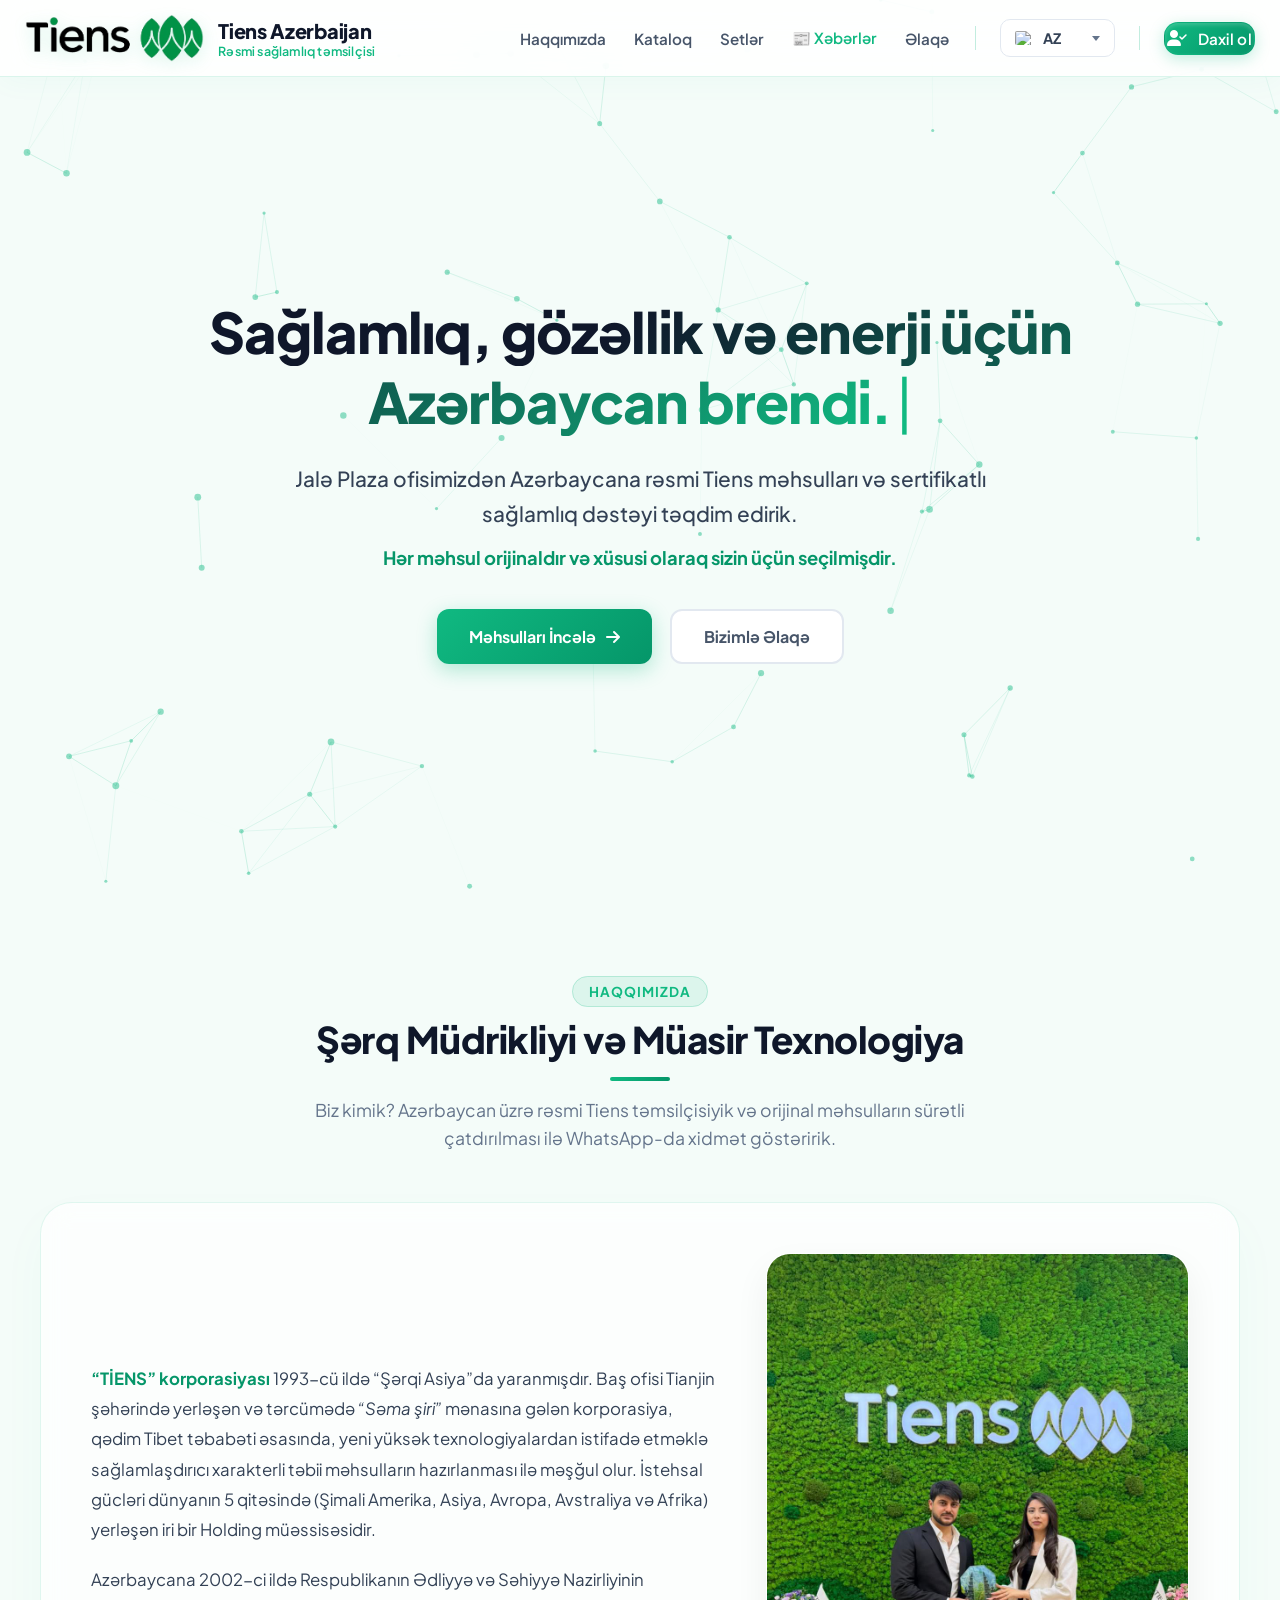
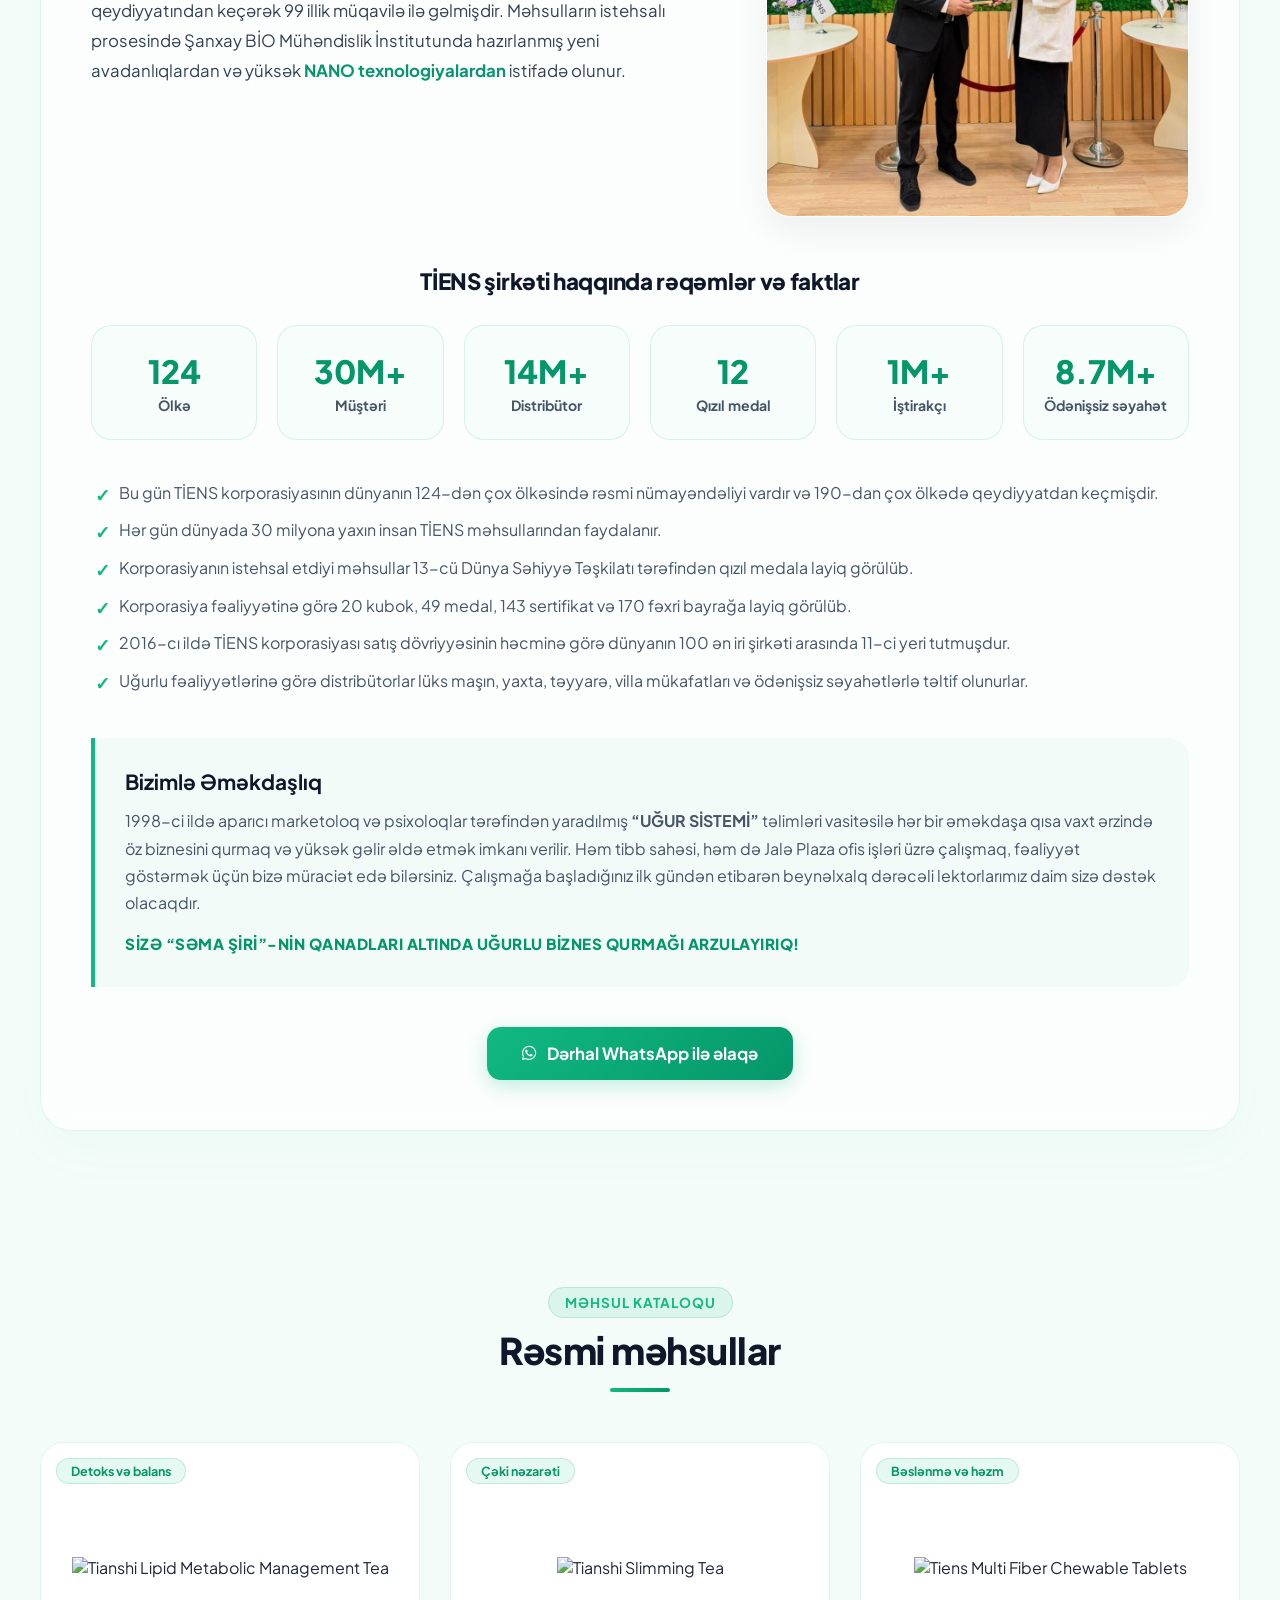
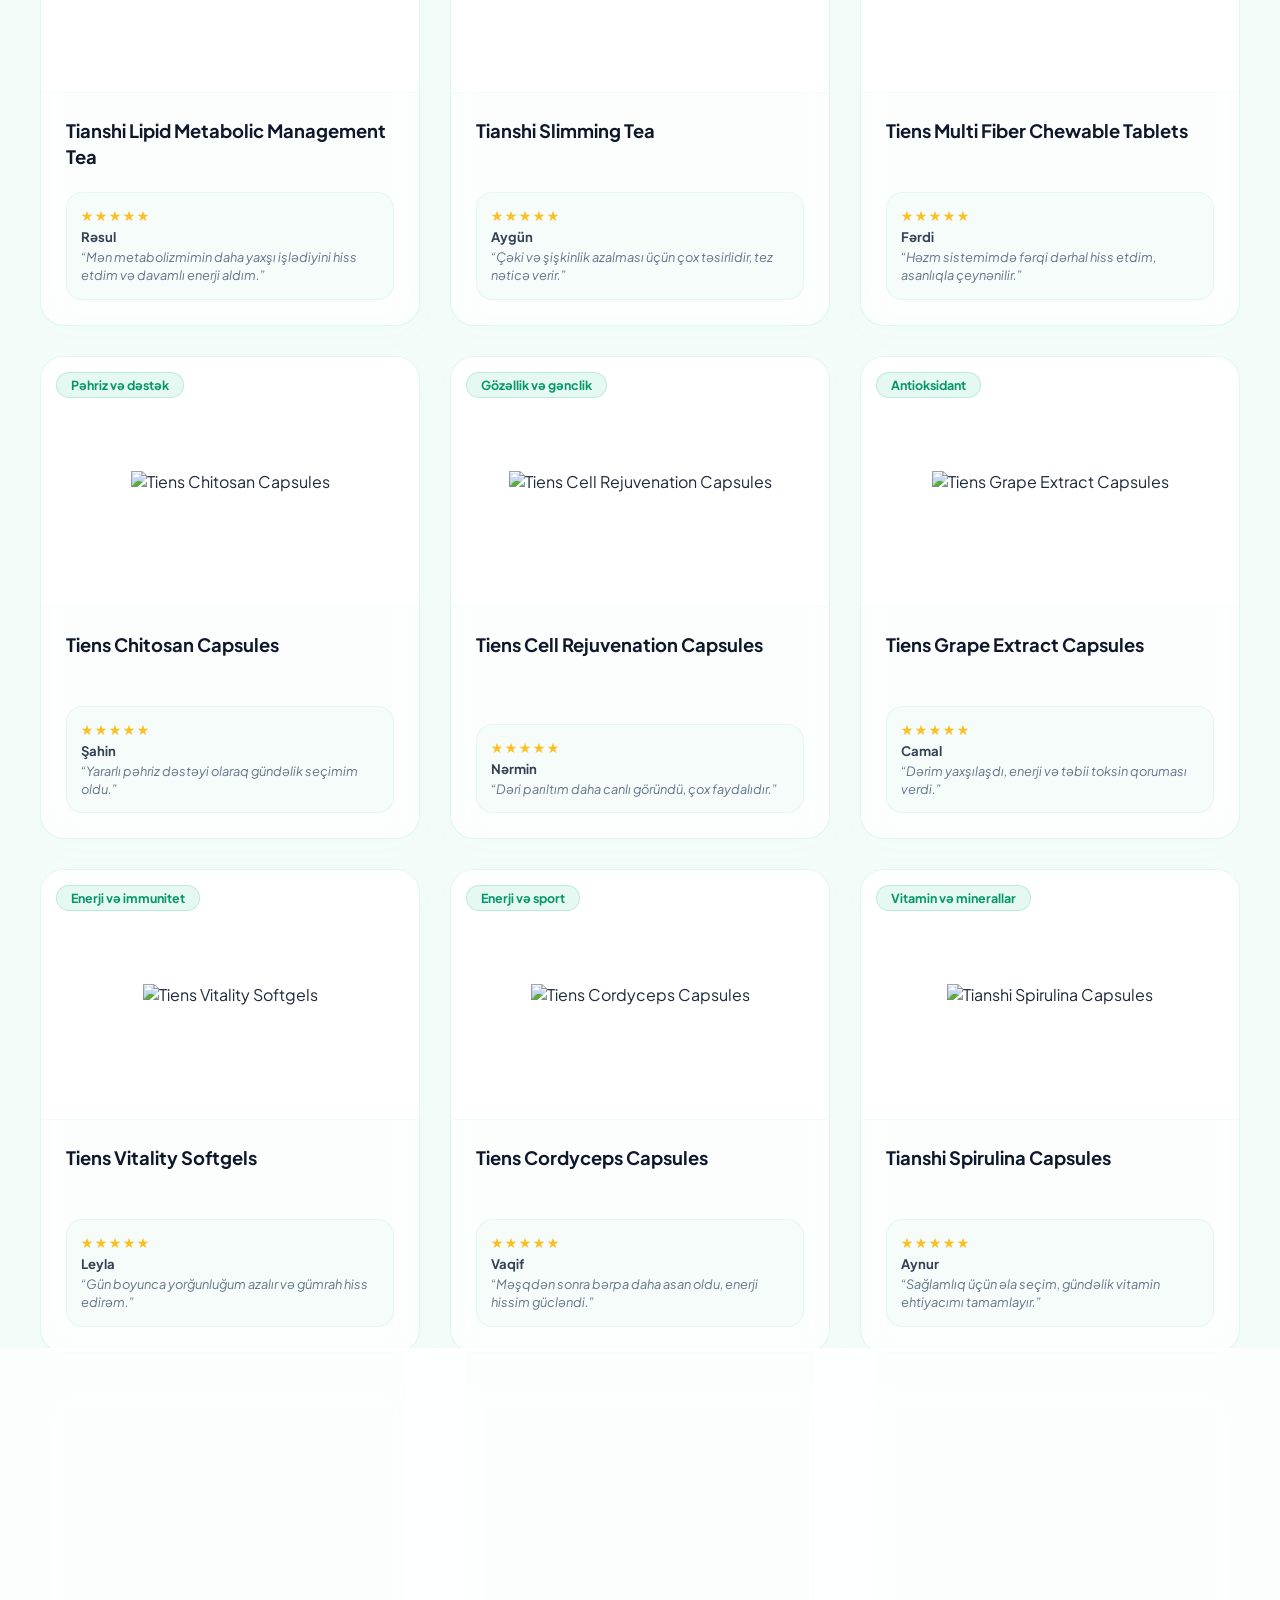
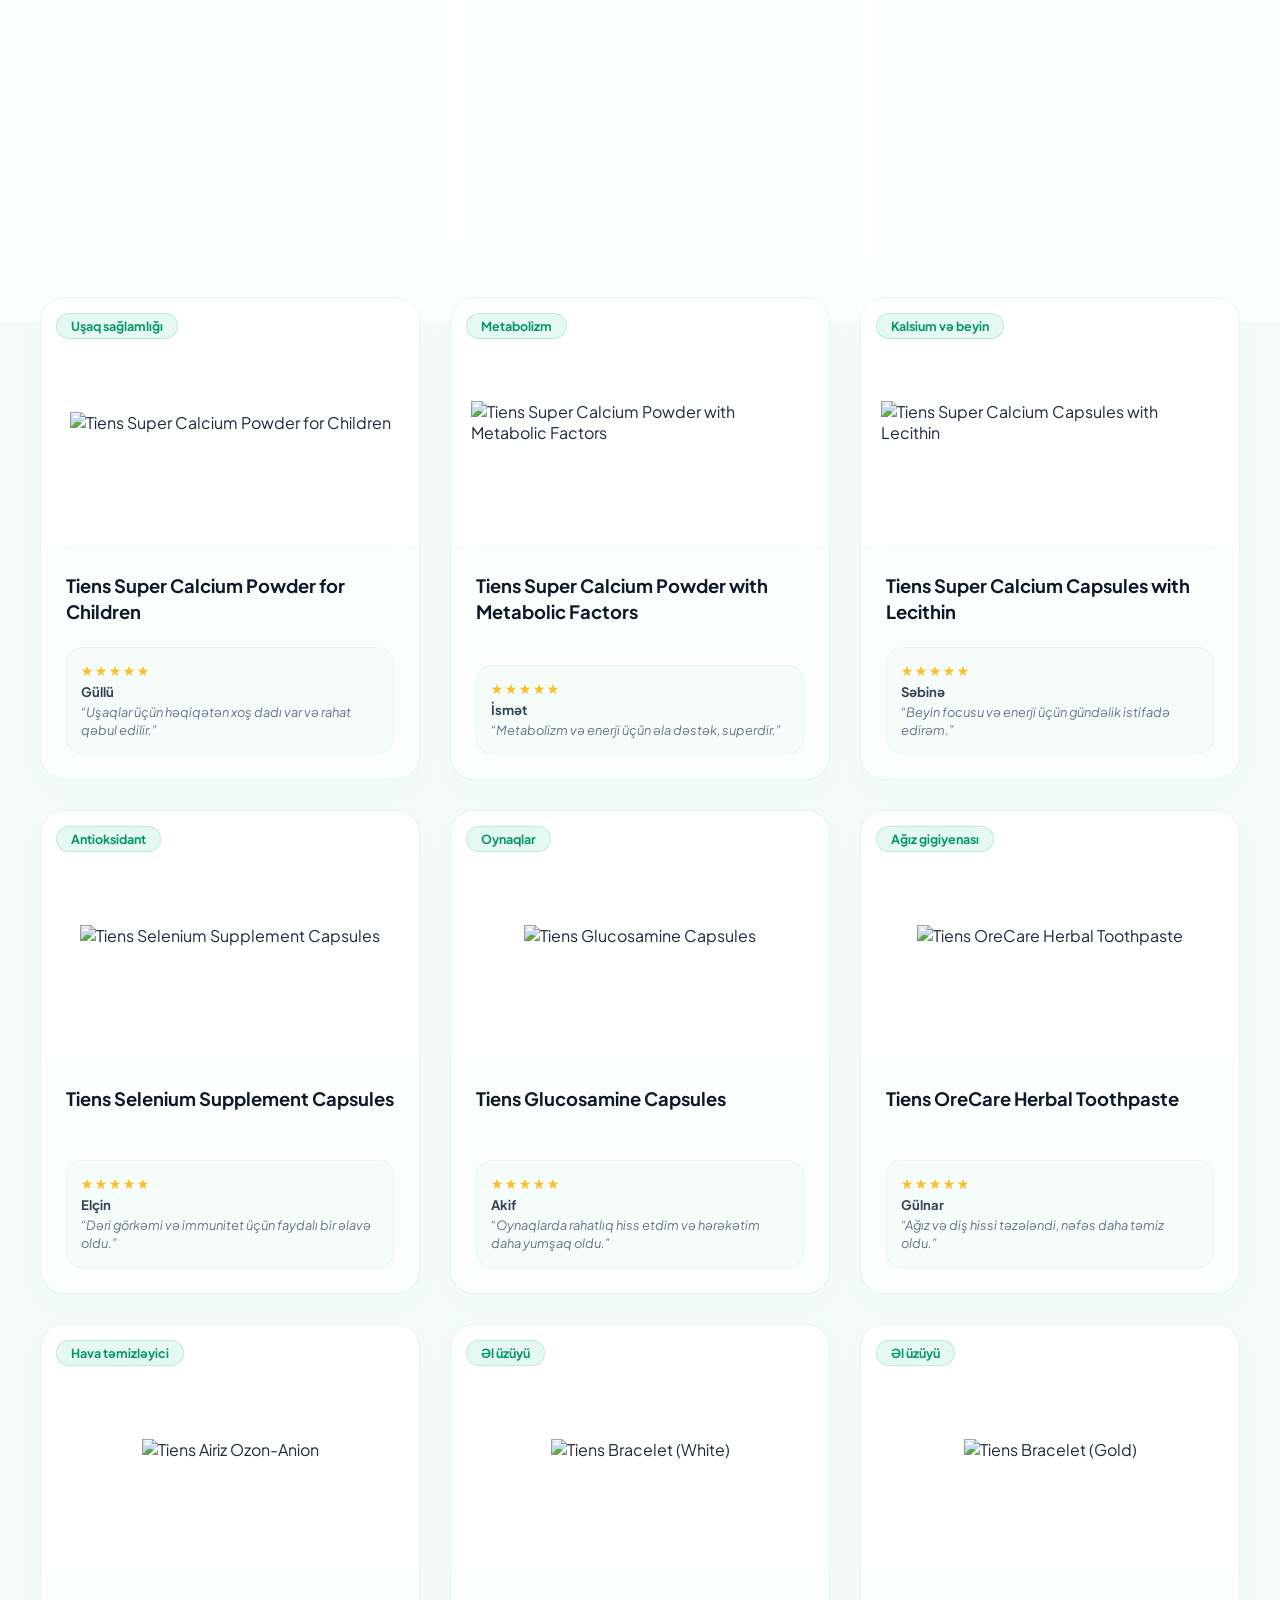
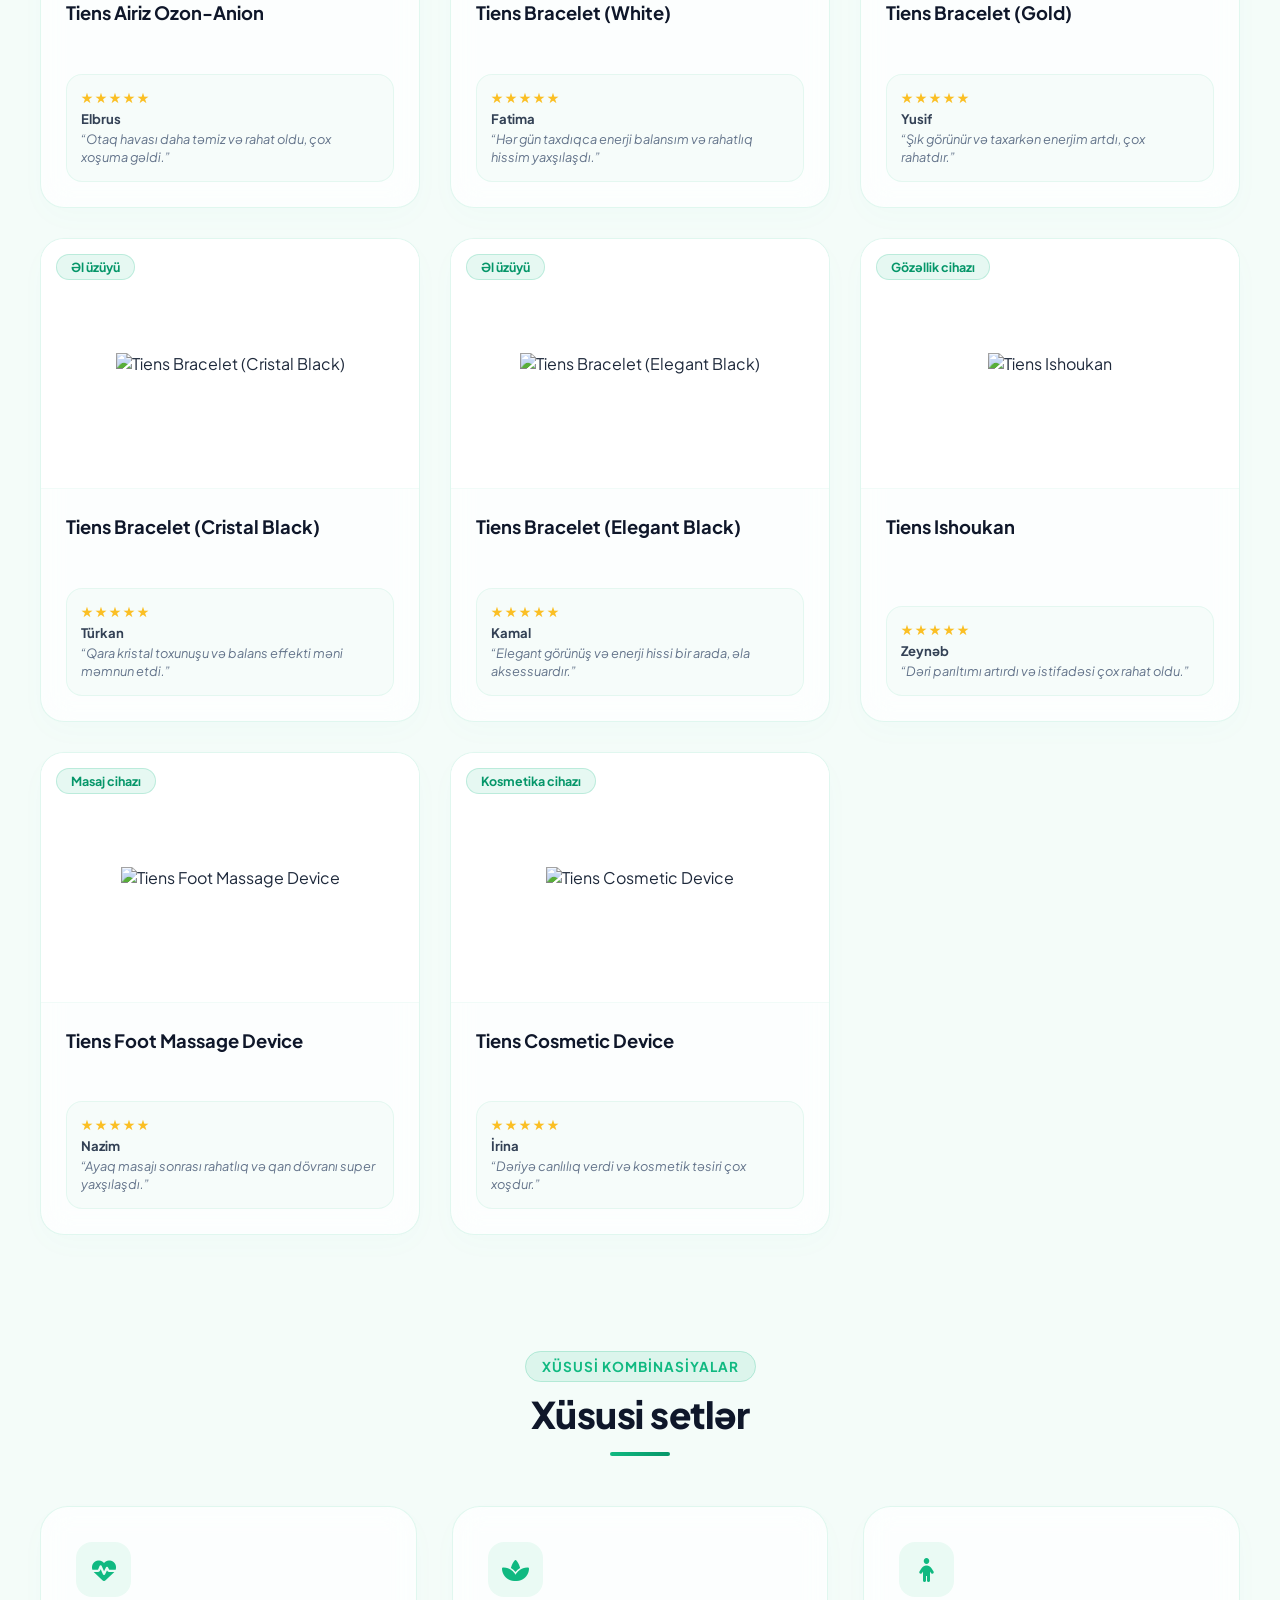
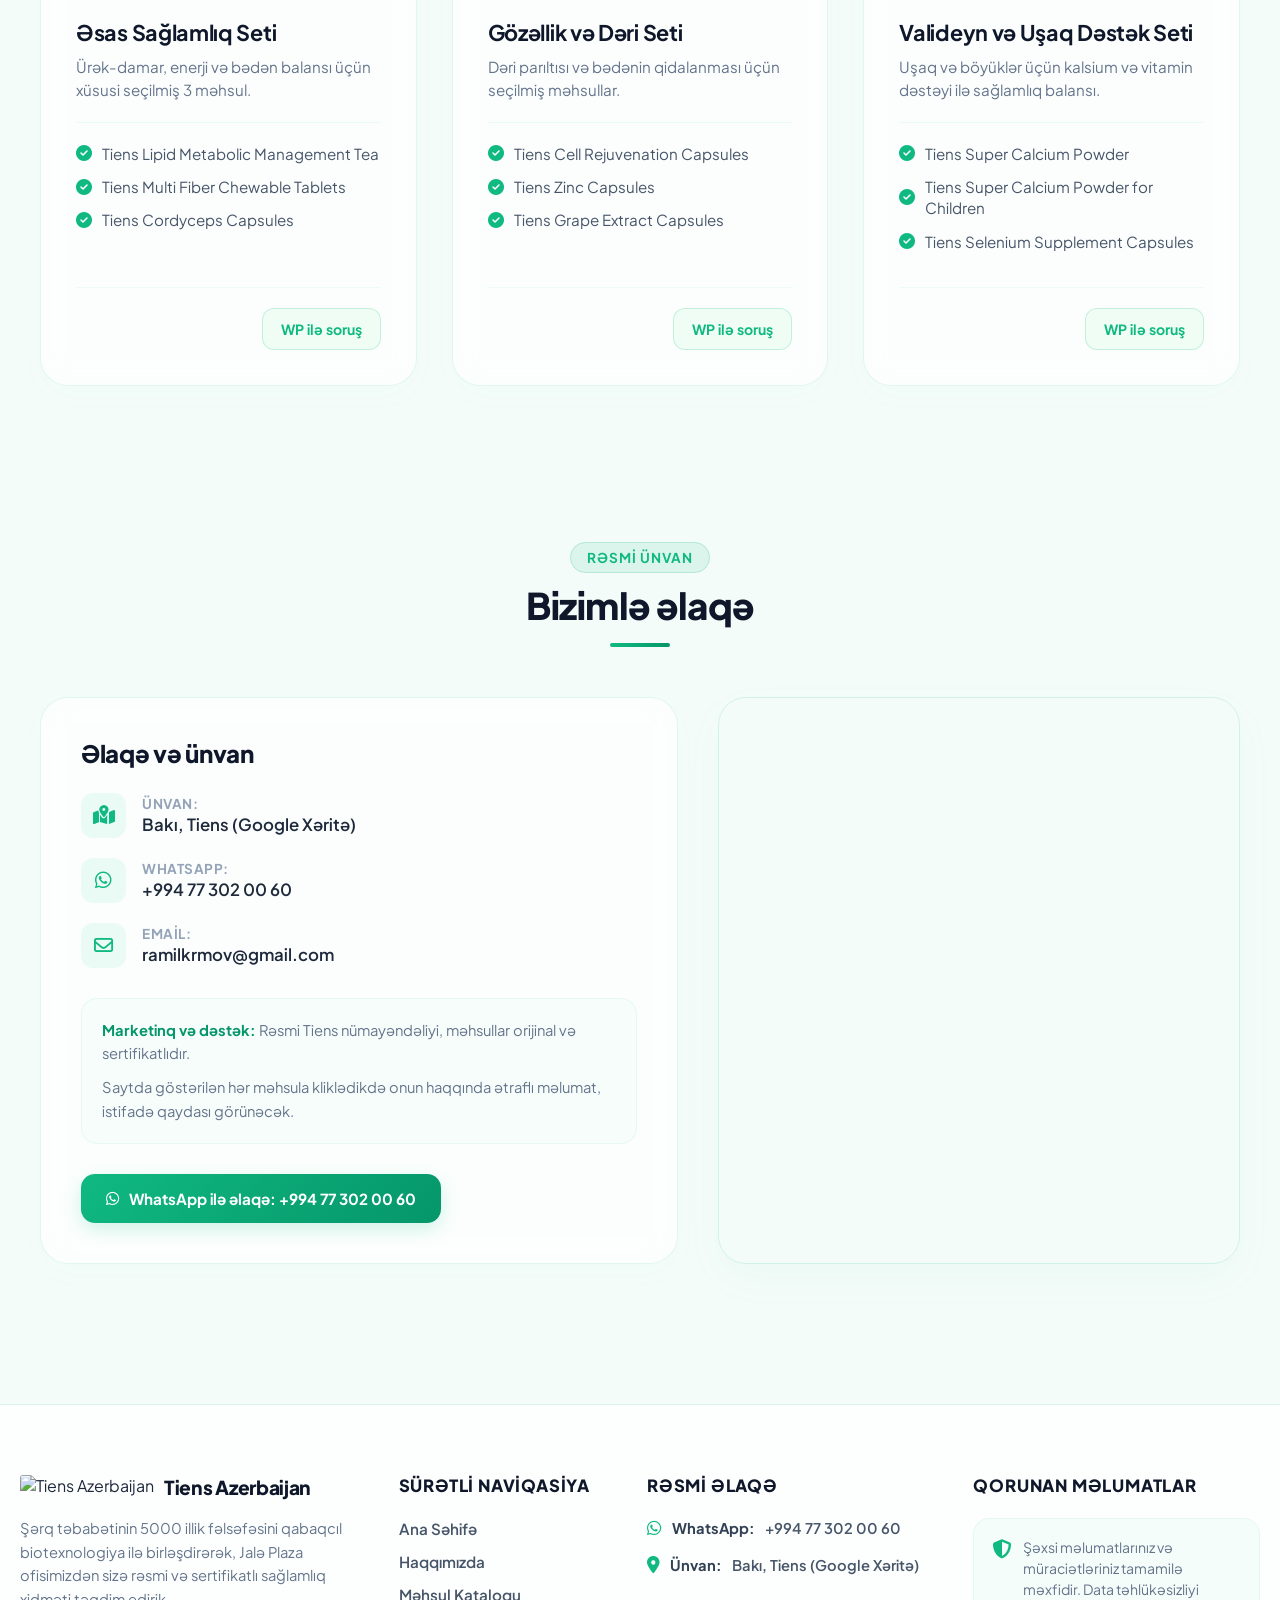
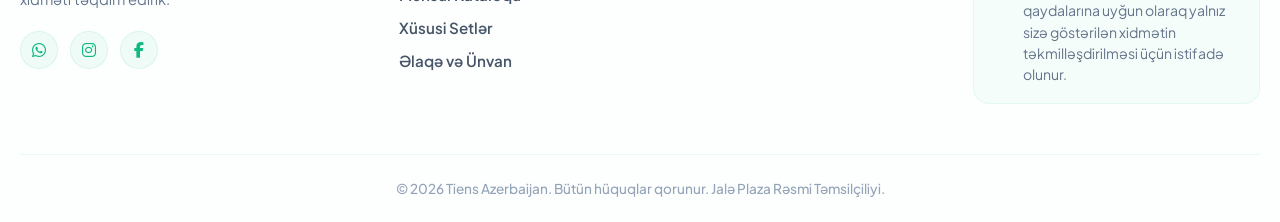
==== commit d0101b3c: "V2.0" ====
--- a/index.html
+++ b/index.html
@@ -329,8 +329,6 @@
             </ul>
             <div class="set-footer">
               <div class="set-price-box">
-                <span class="set-price-label" data-translate="price">Qiymət</span>
-                <span class="set-price-value">189 AZN</span>
               </div>
               <a href="https://wa.me/994773020060?text=Salam,%20Əsas%20Sağlamlıq%20seti%20barədə%20məlumat%20almaq%20və%20sifariş%20etmək%20istəyirəm." target="_blank" class="btn-set-whatsapp" data-translate="ask_wp">
                 WP ilə soruş <i class="fab fa-whatsapp"></i>
@@ -355,8 +353,6 @@
             </ul>
             <div class="set-footer">
               <div class="set-price-box">
-                <span class="set-price-label" data-translate="price">Qiymət</span>
-                <span class="set-price-value">205 AZN</span>
               </div>
               <a href="https://wa.me/994773020060?text=Salam,%20Gözəllik%20və%20Dəri%20seti%20barədə%20məlumat%20almaq%20və%20sifariş%20etmək%20istəyirəm." target="_blank" class="btn-set-whatsapp" data-translate="ask_wp">
                 WP ilə soruş <i class="fab fa-whatsapp"></i>
@@ -381,8 +377,6 @@
             </ul>
             <div class="set-footer">
               <div class="set-price-box">
-                <span class="set-price-label" data-translate="price">Qiymət</span>
-                <span class="set-price-value">145 AZN</span>
               </div>
               <a href="https://wa.me/994773020060?text=Salam,%20Valideyn%20və%20Uşaq%20Dəstək%20seti%20barədə%20məlumat%20almaq%20və%20sifariş%20etmək%20istəyirəm." target="_blank" class="btn-set-whatsapp" data-translate="ask_wp">
                 WP ilə soruş <i class="fab fa-whatsapp"></i>
@@ -439,7 +433,7 @@
           </p>
           <p>
             Saytda göstərilən hər məhsula kliklədikdə onun haqqında ətraflı
-            məlumat, istifadə qaydası və qiymət görünəcək.
+            məlumat, istifadə qaydası görünəcək.
           </p>
         </div>
 
@@ -547,7 +541,6 @@
 
           <div class="modal-meta">
             <div class="modal-price-box">
-              <span class="p-val" id="modalPrice">0.00 AZN</span>
             </div>
           </div>
 
